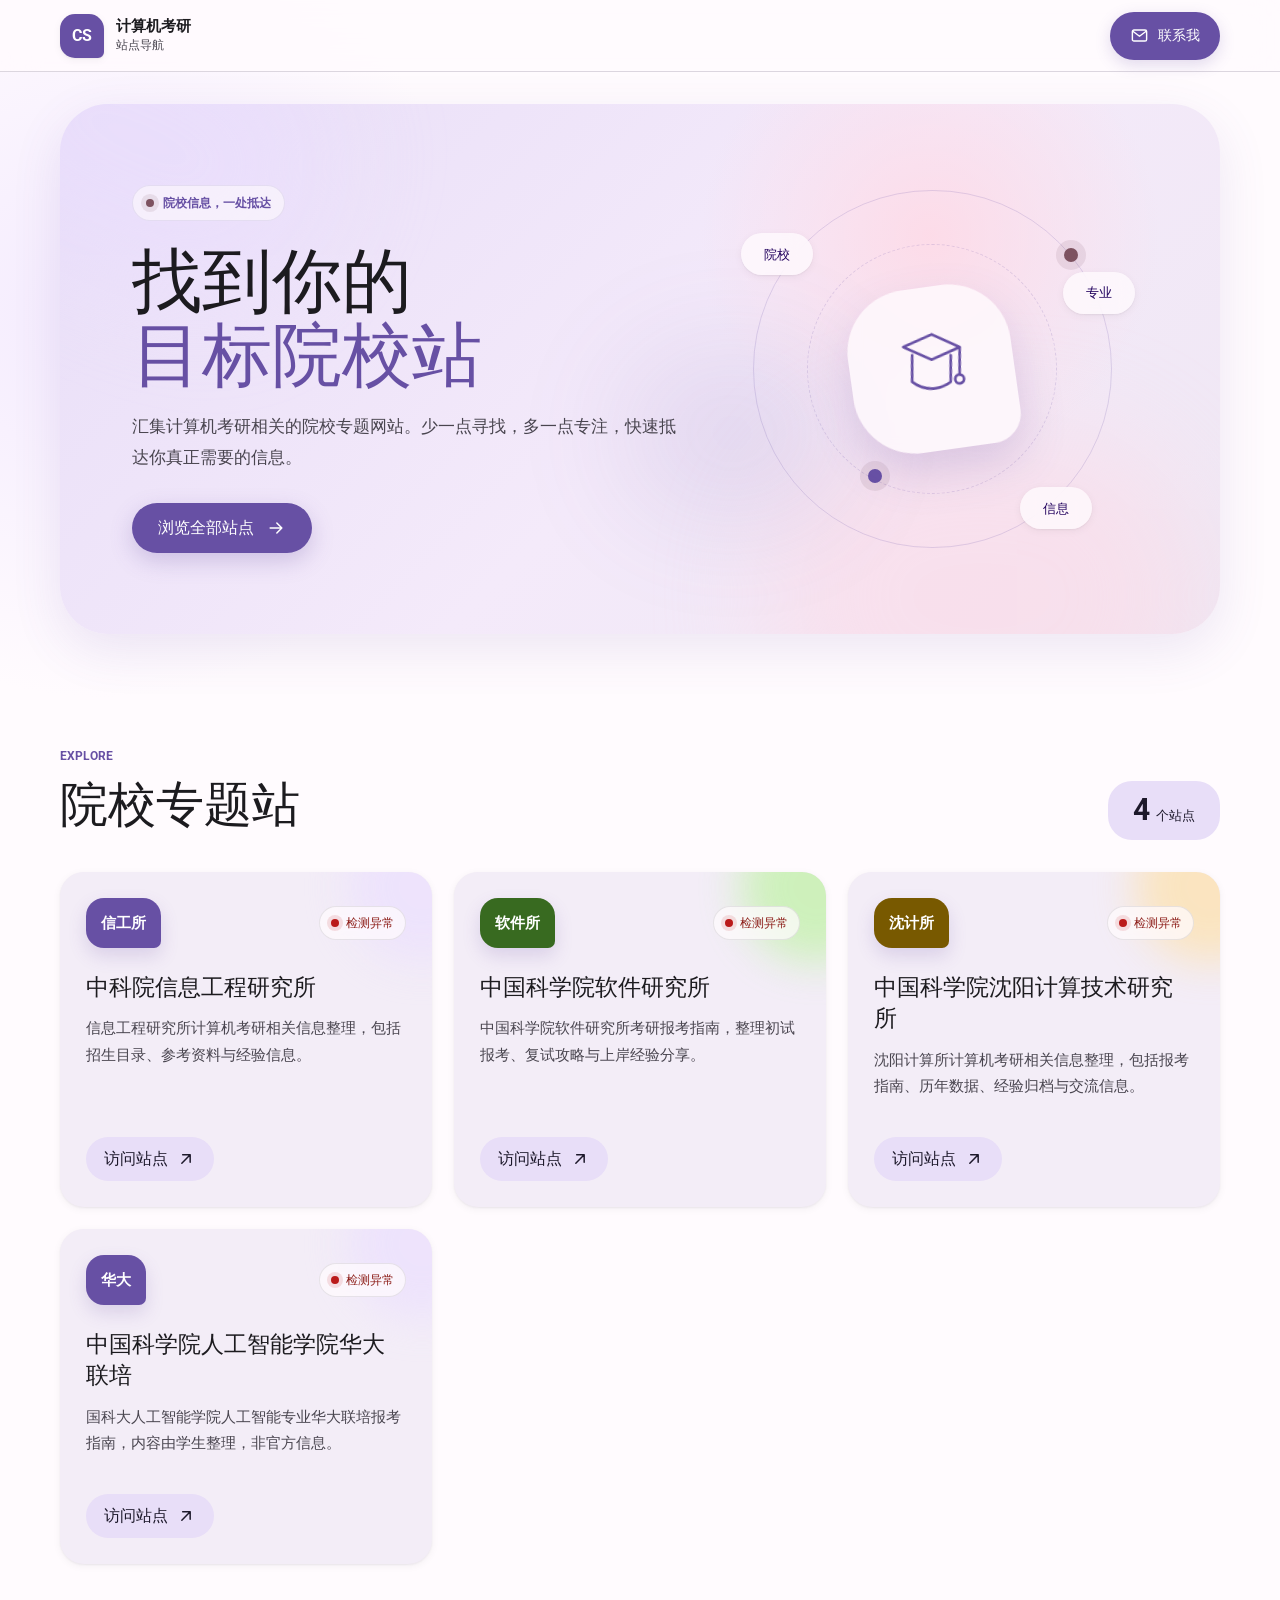
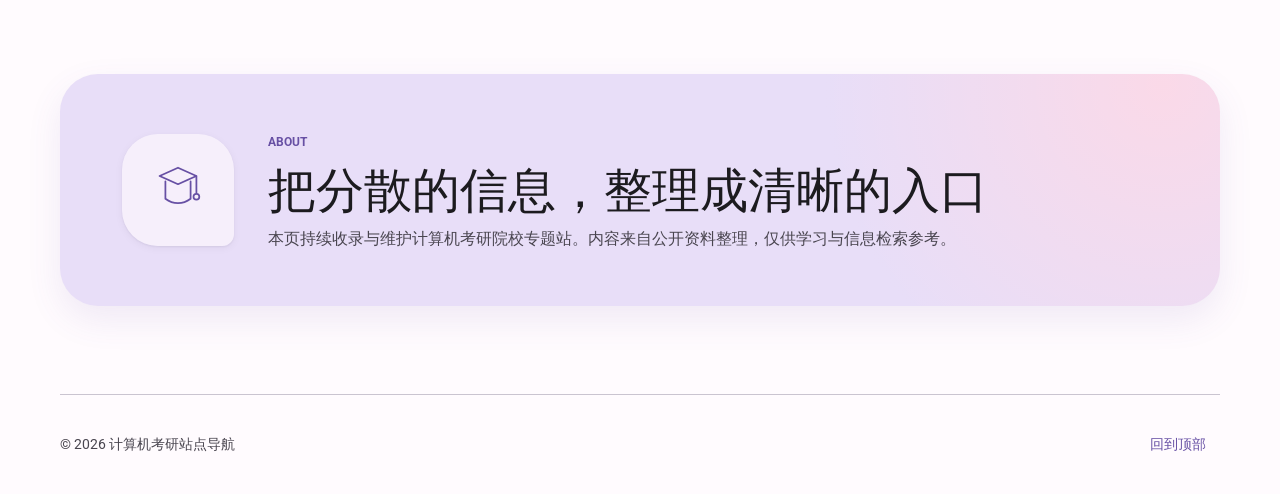
==== index.html @ 18984f5c "配置自定义域名" ====
<!doctype html>
<html lang="zh-CN">
  <head>
    <meta charset="UTF-8" />
    <meta name="viewport" content="width=device-width, initial-scale=1.0" />
    <meta
      name="description"
      content="计算机考研院校信息站点导航，集中浏览已收录的院校专题网站。"
    />
    <meta name="theme-color" content="#6750a4" />
    <title>计算机考研 · 站点导航</title>
    <link
      rel="icon"
      href="data:image/svg+xml,%3Csvg xmlns='http://www.w3.org/2000/svg' viewBox='0 0 64 64'%3E%3Crect width='64' height='64' rx='20' fill='%236750a4'/%3E%3Ctext x='32' y='41' text-anchor='middle' font-family='Arial' font-size='25' font-weight='700' fill='white'%3ECS%3C/text%3E%3C/svg%3E"
    />
    <link rel="preconnect" href="https://fonts.googleapis.com" />
    <link rel="preconnect" href="https://fonts.gstatic.com" crossorigin />
    <link
      href="https://fonts.googleapis.com/css2?family=Roboto:wght@400;500;700&display=swap"
      rel="stylesheet"
    />
    <link rel="stylesheet" href="styles.css" />
    <script src="script.js" defer></script>
  </head>
  <body>
    <a class="skip-link" href="#sites">跳到站点列表</a>

    <header class="top-app-bar">
      <a class="brand" href="#top" aria-label="返回页面顶部">
        <span class="brand-mark" aria-hidden="true">CS</span>
        <span class="brand-copy">
          <strong>计算机考研</strong>
          <span>站点导航</span>
        </span>
      </a>
      <div class="header-actions">
        <button class="contact-button" id="contact-button" type="button" data-email="cskaoyan_cn@163.com">
          <svg viewBox="0 0 24 24" aria-hidden="true">
            <rect x="3" y="5" width="18" height="14" rx="2" />
            <path d="m4 7 8 6 8-6" />
          </svg>
          联系我
        </button>
      </div>
    </header>

    <main id="top">
      <section class="hero shell" aria-labelledby="hero-title">
        <div class="ambient ambient-one" aria-hidden="true"></div>
        <div class="ambient ambient-two" aria-hidden="true"></div>
        <div class="ambient ambient-three" aria-hidden="true"></div>

        <div class="hero-copy">
          <div class="eyebrow">
            <span class="eyebrow-dot" aria-hidden="true"></span>
            院校信息，一处抵达
          </div>
          <h1 id="hero-title">找到你的<br /><span>目标院校站</span></h1>
          <p>
            汇集计算机考研相关的院校专题网站。少一点寻找，多一点专注，快速抵达你真正需要的信息。
          </p>
          <a class="primary-button" href="#sites">
            浏览全部站点
            <svg viewBox="0 0 24 24" aria-hidden="true">
              <path d="M5 12h14M13 6l6 6-6 6" />
            </svg>
          </a>
        </div>

        <div class="hero-orbit" aria-hidden="true">
          <div class="orbit-ring orbit-ring-one"></div>
          <div class="orbit-ring orbit-ring-two"></div>
          <div class="orbit-core">
            <svg viewBox="0 0 64 64">
              <path d="M13 17.5 32 9l19 8.5L32 26l-19-8.5Z" />
              <path d="M19 23v18c8 6 18 6 26 0V23" />
              <path d="M51 18v17" />
              <circle cx="51" cy="39" r="3" />
            </svg>
          </div>
          <span class="orbit-chip chip-one">院校</span>
          <span class="orbit-chip chip-two">专业</span>
          <span class="orbit-chip chip-three">信息</span>
        </div>
      </section>

      <section class="directory shell" id="sites" aria-labelledby="directory-title">
        <div class="section-heading">
          <div>
            <span class="section-kicker">EXPLORE</span>
            <h2 id="directory-title">院校专题站</h2>
          </div>
          <div class="site-count" aria-live="polite">
            <strong id="visible-count">0</strong>
            <span>个站点</span>
          </div>
        </div>

        <div class="status-panel" id="status-panel" aria-live="polite">
          <span class="loader" aria-hidden="true"></span>
          <p>正在读取站点目录…</p>
        </div>

        <div class="site-grid" id="site-grid" hidden></div>

      </section>

      <section class="about shell" aria-labelledby="about-title">
        <div class="about-symbol" aria-hidden="true">
          <svg viewBox="0 0 64 64">
            <path d="M13 17.5 32 9l19 8.5L32 26l-19-8.5Z" />
            <path d="M19 23v18c8 6 18 6 26 0V23" />
            <path d="M51 18v17" />
            <circle cx="51" cy="39" r="3" />
          </svg>
        </div>
        <div>
          <span class="section-kicker">ABOUT</span>
          <h2 id="about-title">把分散的信息，整理成清晰的入口</h2>
          <p>
            本页持续收录与维护计算机考研院校专题站。内容来自公开资料整理，仅供学习与信息检索参考。
          </p>
        </div>
      </section>
    </main>

    <footer class="footer shell">
      <p>© <span id="year"></span> 计算机考研站点导航</p>
      <a href="#top">回到顶部</a>
    </footer>

    <button class="fab" id="back-to-top" type="button" aria-label="回到顶部" title="回到顶部">
      <svg viewBox="0 0 24 24" aria-hidden="true">
        <path d="m6 14 6-6 6 6" />
      </svg>
    </button>

    <dialog class="contact-dialog" id="contact-dialog" aria-labelledby="contact-title">
      <button class="dialog-close" id="dialog-close" type="button" aria-label="关闭弹窗" title="关闭">
        <svg viewBox="0 0 24 24" aria-hidden="true">
          <path d="M6 6l12 12M18 6 6 18" />
        </svg>
      </button>
      <div class="dialog-icon" aria-hidden="true">
        <svg viewBox="0 0 24 24">
          <rect x="3" y="5" width="18" height="14" rx="2" />
          <path d="m4 7 8 6 8-6" />
        </svg>
      </div>
      <span class="section-kicker">CONTACT</span>
      <h2 id="contact-title">联系我</h2>
      <p>如果你发现站点信息有误，或者希望补充新的院校专题站，可以通过邮箱联系。</p>
      <div class="email-field">
        <span>cskaoyan_cn@163.com</span>
        <button class="copy-email-button" id="copy-email" type="button" data-email="cskaoyan_cn@163.com">
          <svg viewBox="0 0 24 24" aria-hidden="true">
            <rect x="8" y="8" width="11" height="11" rx="2" />
            <path d="M16 8V6a2 2 0 0 0-2-2H6a2 2 0 0 0-2 2v8a2 2 0 0 0 2 2h2" />
          </svg>
          <span>复制邮箱</span>
        </button>
      </div>
    </dialog>

    <template id="site-card-template">
      <article class="site-card">
        <div class="card-topline">
          <div class="site-monogram" aria-hidden="true"></div>
          <span class="site-health is-checking" title="正在检测网站连通性">
            <span class="health-dot" aria-hidden="true"></span>
            <span class="health-label">检测中</span>
          </span>
        </div>
        <div class="site-content">
          <h3></h3>
          <div class="site-description"></div>
        </div>
        <a class="site-link" target="_blank" rel="noreferrer">
          访问站点
          <svg viewBox="0 0 24 24" aria-hidden="true">
            <path d="M7 17 17 7M8 7h9v9" />
          </svg>
        </a>
      </article>
    </template>
  </body>
</html>
---- styles.css ----
:root {
  color-scheme: light;
  --md-surface: #fffbfe;
  --md-on-surface: #1c1b1f;
  --md-primary: #6750a4;
  --md-on-primary: #ffffff;
  --md-primary-container: #eaddff;
  --md-on-primary-container: #21005d;
  --md-secondary-container: #e8def8;
  --md-on-secondary-container: #1d192b;
  --md-tertiary: #7d5260;
  --md-tertiary-container: #ffd8e4;
  --md-surface-container-lowest: #fff7fc;
  --md-surface-container-low: #f7f2fa;
  --md-surface-container: #f3edf7;
  --md-surface-container-high: #ece6f0;
  --md-surface-container-highest: #e6e0e9;
  --md-outline: #79747e;
  --md-outline-variant: #cac4d0;
  --md-on-surface-variant: #49454f;
  --easing: cubic-bezier(0.2, 0, 0, 1);
  --shadow-one: 0 1px 2px rgba(28, 27, 31, 0.06), 0 2px 8px rgba(28, 27, 31, 0.05);
  --shadow-two: 0 8px 24px rgba(28, 27, 31, 0.1), 0 2px 6px rgba(28, 27, 31, 0.06);
  --shell: min(1160px, calc(100% - 40px));
}

* {
  box-sizing: border-box;
}

html {
  scroll-behavior: smooth;
}

body {
  margin: 0;
  min-width: 320px;
  background:
    radial-gradient(circle at 8% 15%, rgba(234, 221, 255, 0.55), transparent 24rem),
    var(--md-surface);
  color: var(--md-on-surface);
  font-family: "Roboto", "Noto Sans SC", "Microsoft YaHei", sans-serif;
  line-height: 1.6;
}

button,
input,
select {
  font: inherit;
}

a {
  color: inherit;
}

svg {
  display: block;
  fill: none;
  stroke: currentColor;
  stroke-linecap: round;
  stroke-linejoin: round;
  stroke-width: 1.8;
}

.shell {
  width: var(--shell);
  margin-inline: auto;
}

.skip-link {
  position: fixed;
  top: 12px;
  left: 12px;
  z-index: 100;
  padding: 10px 16px;
  border-radius: 999px;
  background: var(--md-primary);
  color: var(--md-on-primary);
  text-decoration: none;
  transform: translateY(-160%);
  transition: transform 200ms var(--easing);
}

.skip-link:focus {
  transform: translateY(0);
}

.top-app-bar {
  position: sticky;
  top: 0;
  z-index: 50;
  display: flex;
  align-items: center;
  justify-content: space-between;
  min-height: 72px;
  padding: 10px max(20px, calc((100vw - 1160px) / 2));
  border-bottom: 1px solid rgba(202, 196, 208, 0.65);
  background: rgba(255, 251, 254, 0.82);
  backdrop-filter: blur(18px);
}

.brand {
  display: inline-flex;
  align-items: center;
  gap: 12px;
  text-decoration: none;
  border-radius: 16px;
}

.brand-mark {
  display: grid;
  width: 44px;
  height: 44px;
  place-items: center;
  border-radius: 15px 15px 6px 15px;
  background: var(--md-primary);
  color: var(--md-on-primary);
  font-weight: 700;
  letter-spacing: 0;
  box-shadow: var(--shadow-one);
}

.brand-copy {
  display: grid;
  line-height: 1.15;
}

.brand-copy strong {
  font-size: 0.95rem;
  font-weight: 700;
}

.brand-copy span {
  margin-top: 4px;
  color: var(--md-on-surface-variant);
  font-size: 0.75rem;
}

.header-actions {
  display: flex;
  align-items: center;
  gap: 10px;
}

.fab {
  display: grid;
  width: 48px;
  height: 48px;
  padding: 0;
  place-items: center;
  border: 0;
  border-radius: 18px;
  background: var(--md-surface-container);
  color: var(--md-on-surface-variant);
  cursor: pointer;
  text-decoration: none;
  transition: transform 200ms var(--easing), box-shadow 300ms var(--easing), background 200ms;
}

.fab svg {
  width: 23px;
  height: 23px;
}

.fab:hover {
  background: var(--md-secondary-container);
  box-shadow: var(--shadow-two);
}

.fab:active,
.primary-button:active,
.contact-button:active,
.site-link:active {
  transform: scale(0.95);
}

.contact-button {
  display: inline-flex;
  min-height: 48px;
  padding: 0 20px;
  align-items: center;
  gap: 9px;
  border: 0;
  border-radius: 999px;
  background: var(--md-primary);
  color: var(--md-on-primary);
  font-size: 0.9rem;
  font-weight: 500;
  cursor: pointer;
  box-shadow: 0 5px 16px rgba(103, 80, 164, 0.2);
  transition: transform 200ms var(--easing), box-shadow 300ms var(--easing), opacity 200ms;
}

.contact-button svg {
  width: 19px;
  height: 19px;
}

.contact-button:hover {
  opacity: 0.9;
  box-shadow: 0 9px 24px rgba(103, 80, 164, 0.28);
}

:focus-visible {
  outline: 2px solid var(--md-primary);
  outline-offset: 3px;
}

.hero {
  position: relative;
  isolation: isolate;
  display: grid;
  min-height: 530px;
  margin-top: 32px;
  padding: 68px 72px;
  grid-template-columns: 1.15fr 0.85fr;
  align-items: center;
  overflow: hidden;
  border-radius: 48px;
  background:
    radial-gradient(circle at 75% 25%, rgba(255, 216, 228, 0.8), transparent 24%),
    linear-gradient(135deg, var(--md-secondary-container), #f4eafa 54%, #efe7f3);
  box-shadow: 0 16px 50px rgba(103, 80, 164, 0.12);
}

.ambient {
  position: absolute;
  z-index: -1;
  border-radius: 999px;
  filter: blur(55px);
  opacity: 0.5;
}

.ambient-one {
  top: -18%;
  left: -10%;
  width: 390px;
  height: 260px;
  background: var(--md-primary-container);
  transform: rotate(24deg);
}

.ambient-two {
  right: 2%;
  bottom: -24%;
  width: 430px;
  height: 330px;
  background: var(--md-tertiary-container);
}

.ambient-three {
  top: 45%;
  left: 48%;
  width: 230px;
  height: 180px;
  background: rgba(103, 80, 164, 0.22);
}

.hero-copy {
  position: relative;
  z-index: 2;
  max-width: 620px;
}

.eyebrow,
.section-kicker {
  color: var(--md-primary);
  font-size: 0.78rem;
  font-weight: 700;
  letter-spacing: 0;
  text-transform: uppercase;
}

.eyebrow {
  display: inline-flex;
  align-items: center;
  gap: 9px;
  padding: 8px 14px;
  border-radius: 999px;
  background: rgba(255, 251, 254, 0.58);
  box-shadow: inset 0 0 0 1px rgba(103, 80, 164, 0.12);
}

.eyebrow-dot {
  width: 8px;
  height: 8px;
  border-radius: 50%;
  background: var(--md-tertiary);
  box-shadow: 0 0 0 5px rgba(125, 82, 96, 0.12);
}

.hero h1 {
  margin: 24px 0 18px;
  font-size: clamp(2.8rem, 5.5vw, 4.7rem);
  font-weight: 500;
  line-height: 1.05;
  letter-spacing: 0;
}

.hero h1 span {
  color: var(--md-primary);
}

.hero-copy > p {
  max-width: 560px;
  margin: 0 0 30px;
  color: var(--md-on-surface-variant);
  font-size: 1.08rem;
  line-height: 1.8;
}

.primary-button,
.site-link {
  border: 0;
  border-radius: 999px;
  cursor: pointer;
  font-weight: 500;
  text-decoration: none;
  transition: transform 200ms var(--easing), box-shadow 300ms var(--easing), background 200ms;
}

.primary-button {
  display: inline-flex;
  min-height: 50px;
  padding: 0 26px;
  align-items: center;
  gap: 12px;
  background: var(--md-primary);
  color: var(--md-on-primary);
  box-shadow: 0 8px 22px rgba(103, 80, 164, 0.25);
}

.primary-button::before,
.site-link::before {
  position: absolute;
  inset: 0;
  border-radius: inherit;
  background: currentColor;
  content: "";
  opacity: 0;
  pointer-events: none;
  transition: opacity 200ms var(--easing);
}

.primary-button {
  position: relative;
}

.primary-button:hover::before,
.site-link:hover::before {
  opacity: 0.1;
}

.primary-button:hover {
  box-shadow: 0 12px 30px rgba(103, 80, 164, 0.3);
}

.primary-button svg,
.site-link svg {
  width: 20px;
  height: 20px;
}

.hero-orbit {
  position: relative;
  width: min(390px, 100%);
  aspect-ratio: 1;
  justify-self: center;
}

.orbit-ring {
  position: absolute;
  border: 1px solid rgba(103, 80, 164, 0.18);
  border-radius: 50%;
}

.orbit-ring::after {
  position: absolute;
  width: 14px;
  height: 14px;
  border-radius: 50%;
  background: var(--md-tertiary);
  box-shadow: 0 0 0 8px rgba(125, 82, 96, 0.12);
  content: "";
}

.orbit-ring-one {
  inset: 4%;
  animation: spin 18s linear infinite;
}

.orbit-ring-one::after {
  top: 16%;
  right: 9%;
}

.orbit-ring-two {
  inset: 18%;
  border-style: dashed;
  animation: spin 14s linear infinite reverse;
}

.orbit-ring-two::after {
  bottom: 4%;
  left: 24%;
  background: var(--md-primary);
}

.orbit-core {
  position: absolute;
  inset: 29%;
  display: grid;
  place-items: center;
  border-radius: 38% 38% 18% 38%;
  background: rgba(255, 251, 254, 0.78);
  color: var(--md-primary);
  box-shadow: 0 20px 45px rgba(103, 80, 164, 0.2);
  backdrop-filter: blur(10px);
  transform: rotate(-8deg);
}

.orbit-core svg {
  width: 58%;
  transform: rotate(8deg);
}

.orbit-chip {
  position: absolute;
  display: grid;
  min-width: 72px;
  min-height: 42px;
  padding: 8px 16px;
  place-items: center;
  border-radius: 999px;
  background: rgba(255, 251, 254, 0.76);
  color: var(--md-on-primary-container);
  font-size: 0.82rem;
  font-weight: 500;
  box-shadow: var(--shadow-one);
  backdrop-filter: blur(10px);
}

.chip-one {
  top: 15%;
  left: 1%;
}

.chip-two {
  top: 25%;
  right: -2%;
}

.chip-three {
  right: 9%;
  bottom: 9%;
}

@keyframes spin {
  to {
    transform: rotate(360deg);
  }
}

.directory {
  padding-block: 108px 72px;
}

.section-heading {
  display: flex;
  align-items: end;
  justify-content: space-between;
  gap: 24px;
}

.section-heading h2,
.about h2 {
  margin: 8px 0 6px;
  font-size: clamp(2rem, 4vw, 3rem);
  font-weight: 500;
  line-height: 1.22;
  letter-spacing: 0;
}

.section-heading p,
.about p {
  margin: 0;
  color: var(--md-on-surface-variant);
}

.site-count {
  display: flex;
  min-width: 112px;
  padding: 14px 20px;
  align-items: baseline;
  justify-content: center;
  gap: 6px;
  border-radius: 24px;
  background: var(--md-secondary-container);
  color: var(--md-on-secondary-container);
}

.site-count strong {
  font-size: 1.9rem;
  line-height: 1;
}

.site-count span {
  font-size: 0.8rem;
}

.status-panel {
  display: grid;
  min-height: 260px;
  margin-top: 32px;
  padding: 48px 24px;
  place-items: center;
  align-content: center;
  border-radius: 32px;
  background: var(--md-surface-container-low);
  color: var(--md-on-surface-variant);
  text-align: center;
}

.status-panel p {
  margin: 18px 0 0;
}

.loader {
  width: 38px;
  height: 38px;
  border: 4px solid var(--md-secondary-container);
  border-top-color: var(--md-primary);
  border-radius: 50%;
  animation: spin 800ms linear infinite;
}

.site-grid {
  display: grid;
  margin-top: 32px;
  grid-template-columns: repeat(3, minmax(0, 1fr));
  gap: 22px;
}

.site-card {
  position: relative;
  display: flex;
  min-height: 335px;
  padding: 26px;
  flex-direction: column;
  overflow: hidden;
  border-radius: 24px;
  background: var(--md-surface-container);
  box-shadow: var(--shadow-one);
  transition: transform 300ms var(--easing), box-shadow 300ms var(--easing), background 300ms;
}

.site-card::after {
  position: absolute;
  top: -60px;
  right: -65px;
  width: 150px;
  height: 150px;
  border-radius: 50%;
  background: var(--card-aura, var(--md-secondary-container));
  content: "";
  filter: blur(20px);
  opacity: 0.62;
  transition: opacity 300ms var(--easing), transform 300ms var(--easing);
}

.site-card:hover {
  background: var(--md-surface-container-low);
  box-shadow: var(--shadow-two);
  transform: translateY(-5px) scale(1.01);
}

.site-card:hover::after {
  opacity: 0.92;
  transform: scale(1.16);
}

.card-topline {
  position: relative;
  z-index: 1;
  display: flex;
  align-items: center;
  justify-content: space-between;
  gap: 12px;
}

.site-monogram {
  display: inline-flex;
  min-width: 54px;
  min-height: 50px;
  max-width: min(68%, 190px);
  padding: 10px 15px;
  align-items: center;
  justify-content: center;
  border-radius: 18px 18px 7px 18px;
  background: var(--card-color, var(--md-primary));
  color: var(--md-on-primary);
  font-size: 0.95rem;
  font-weight: 700;
  line-height: 1.25;
  overflow-wrap: anywhere;
  text-align: center;
  box-shadow: 0 8px 18px rgba(103, 80, 164, 0.18);
}

.site-health {
  display: inline-flex;
  min-height: 34px;
  padding: 0 12px;
  align-items: center;
  gap: 7px;
  border-radius: 999px;
  background: rgba(255, 251, 254, 0.72);
  color: var(--md-on-surface-variant);
  font-size: 0.72rem;
  font-weight: 500;
  white-space: nowrap;
  box-shadow: inset 0 0 0 1px rgba(121, 116, 126, 0.16);
  backdrop-filter: blur(8px);
}

.health-dot {
  width: 8px;
  height: 8px;
  border-radius: 50%;
  background: #79747e;
  box-shadow: 0 0 0 4px rgba(121, 116, 126, 0.1);
}

.site-health.is-checking .health-dot {
  animation: health-pulse 1.2s var(--easing) infinite;
}

.site-health.is-online {
  color: #1d5e25;
}

.site-health.is-online .health-dot {
  background: #2e7d32;
  box-shadow: 0 0 0 4px rgba(46, 125, 50, 0.12);
}

.site-health.is-offline {
  color: #8c1d18;
}

.site-health.is-offline .health-dot {
  background: #ba1a1a;
  box-shadow: 0 0 0 4px rgba(186, 26, 26, 0.12);
}

@keyframes health-pulse {
  50% {
    opacity: 0.45;
    transform: scale(0.78);
  }
}

.site-content {
  position: relative;
  z-index: 1;
  margin-top: 24px;
}

.site-content h3 {
  margin: 0 0 12px;
  font-size: 1.45rem;
  font-weight: 500;
  line-height: 1.35;
  overflow-wrap: anywhere;
}

.site-description {
  display: -webkit-box;
  overflow: hidden;
  color: var(--md-on-surface-variant);
  font-size: 0.94rem;
  line-height: 1.75;
  -webkit-box-orient: vertical;
  -webkit-line-clamp: 4;
}

.site-description p {
  margin: 0 0 8px;
}

.site-description p:last-child {
  margin-bottom: 0;
}

.site-link {
  position: relative;
  z-index: 1;
  display: inline-flex;
  min-height: 44px;
  margin-top: auto;
  padding: 0 18px;
  align-self: flex-start;
  align-items: center;
  gap: 8px;
  background: var(--md-secondary-container);
  color: var(--md-on-secondary-container);
}

.empty-icon {
  display: grid;
  width: 68px;
  height: 68px;
  place-items: center;
  border-radius: 24px;
  background: var(--md-secondary-container);
  color: var(--md-primary);
}

.empty-icon svg {
  width: 30px;
}

.about {
  position: relative;
  display: grid;
  margin-top: 38px;
  margin-bottom: 88px;
  padding: 54px 62px;
  grid-template-columns: auto 1fr;
  align-items: center;
  gap: 34px;
  overflow: hidden;
  border-radius: 38px;
  background:
    radial-gradient(circle at 95% 5%, rgba(255, 216, 228, 0.8), transparent 30%),
    var(--md-secondary-container);
  box-shadow: 0 14px 34px rgba(103, 80, 164, 0.1);
}

.about-symbol {
  display: grid;
  width: 112px;
  height: 112px;
  place-items: center;
  border-radius: 36px 36px 12px 36px;
  background: rgba(255, 251, 254, 0.62);
  color: var(--md-primary);
  box-shadow: var(--shadow-one);
}

.about-symbol svg {
  width: 62px;
}

.about p {
  max-width: 720px;
  font-size: 1rem;
}

.footer {
  display: flex;
  min-height: 100px;
  align-items: center;
  justify-content: space-between;
  border-top: 1px solid var(--md-outline-variant);
  color: var(--md-on-surface-variant);
  font-size: 0.85rem;
}

.footer a {
  padding: 10px 14px;
  border-radius: 999px;
  color: var(--md-primary);
  font-weight: 500;
  text-decoration: none;
}

.footer a:hover {
  background: rgba(103, 80, 164, 0.1);
}

.fab {
  position: fixed;
  right: 24px;
  bottom: 24px;
  z-index: 40;
  width: 56px;
  height: 56px;
  background: var(--md-tertiary-container);
  color: #31111d;
  box-shadow: var(--shadow-two);
  opacity: 0;
  pointer-events: none;
  transform: translateY(16px) scale(0.94);
}

.fab.is-visible {
  opacity: 1;
  pointer-events: auto;
  transform: translateY(0) scale(1);
}

.contact-dialog {
  width: min(480px, calc(100% - 28px));
  padding: 38px;
  border: 0;
  border-radius: 28px;
  background:
    radial-gradient(circle at 100% 0, rgba(255, 216, 228, 0.8), transparent 34%),
    var(--md-surface-container-low);
  color: var(--md-on-surface);
  box-shadow: 0 24px 70px rgba(28, 27, 31, 0.24);
}

.contact-dialog[open] {
  animation: dialog-in 300ms var(--easing);
}

.contact-dialog::backdrop {
  background: rgba(28, 27, 31, 0.38);
  backdrop-filter: blur(5px);
}

.dialog-close {
  position: absolute;
  top: 16px;
  right: 16px;
  display: grid;
  width: 42px;
  height: 42px;
  padding: 0;
  place-items: center;
  border: 0;
  border-radius: 50%;
  background: transparent;
  color: var(--md-on-surface-variant);
  cursor: pointer;
}

.dialog-close:hover {
  background: rgba(103, 80, 164, 0.1);
}

.dialog-close svg {
  width: 21px;
  height: 21px;
}

.dialog-icon {
  display: grid;
  width: 64px;
  height: 64px;
  margin-bottom: 22px;
  place-items: center;
  border-radius: 22px 22px 8px 22px;
  background: var(--md-secondary-container);
  color: var(--md-primary);
}

.dialog-icon svg {
  width: 30px;
  height: 30px;
}

.contact-dialog h2 {
  margin: 6px 0 10px;
  font-size: 2rem;
  font-weight: 500;
  line-height: 1.2;
}

.contact-dialog > p {
  margin: 0 0 24px;
  color: var(--md-on-surface-variant);
}

.email-field {
  display: flex;
  min-height: 62px;
  padding: 8px 8px 8px 18px;
  align-items: center;
  justify-content: space-between;
  gap: 12px;
  border-radius: 20px;
  background: var(--md-surface-container-high);
}

.email-field > span {
  min-width: 0;
  font-weight: 500;
  overflow-wrap: anywhere;
}

.copy-email-button {
  display: inline-flex;
  min-height: 46px;
  padding: 0 17px;
  flex: 0 0 auto;
  align-items: center;
  gap: 8px;
  border: 0;
  border-radius: 999px;
  background: var(--md-primary);
  color: var(--md-on-primary);
  cursor: pointer;
  font-size: 0.84rem;
  font-weight: 500;
}

.copy-email-button svg {
  width: 18px;
  height: 18px;
}

.copy-email-button:active,
.dialog-close:active {
  transform: scale(0.95);
}

@keyframes dialog-in {
  from {
    opacity: 0;
    transform: translateY(20px) scale(0.96);
  }
}

.visually-hidden {
  position: absolute;
  width: 1px;
  height: 1px;
  padding: 0;
  margin: -1px;
  overflow: hidden;
  clip: rect(0, 0, 0, 0);
  white-space: nowrap;
  border: 0;
}

[hidden] {
  display: none !important;
}

@media (max-width: 900px) {
  .hero {
    min-height: auto;
    padding: 56px 44px;
    grid-template-columns: 1fr 0.72fr;
  }

  .hero-orbit {
    width: 300px;
  }

  .site-grid {
    grid-template-columns: repeat(2, minmax(0, 1fr));
  }
}

@media (max-width: 720px) {
  :root {
    --shell: min(100% - 24px, 1160px);
  }

  .top-app-bar {
    min-height: 64px;
    padding-inline: 14px;
  }

  .brand-mark {
    width: 40px;
    height: 40px;
  }

  .header-actions {
    gap: 6px;
  }

  .contact-button {
    min-height: 44px;
    padding-inline: 15px;
  }

  .hero {
    margin-top: 16px;
    padding: 44px 25px 32px;
    grid-template-columns: 1fr;
    border-radius: 30px;
  }

  .hero h1 {
    font-size: clamp(2.5rem, 13vw, 4rem);
  }

  .hero-copy > p {
    font-size: 1rem;
  }

  .hero-orbit {
    width: min(310px, 90vw);
    margin-top: 28px;
  }

  .directory {
    padding-block: 78px 52px;
  }

  .section-heading {
    align-items: flex-start;
  }

  .site-count {
    min-width: 88px;
    padding: 12px 14px;
    border-radius: 20px;
  }

  .site-count strong {
    font-size: 1.5rem;
  }

  .site-grid {
    grid-template-columns: 1fr;
  }

  .site-card {
    min-height: 310px;
  }

  .about {
    margin-bottom: 60px;
    padding: 36px 26px;
    grid-template-columns: 1fr;
    gap: 24px;
    border-radius: 30px;
  }

  .about-symbol {
    width: 88px;
    height: 88px;
    border-radius: 30px 30px 10px 30px;
  }

  .about-symbol svg {
    width: 48px;
  }

  .footer {
    min-height: 120px;
    flex-direction: column;
    justify-content: center;
    gap: 4px;
  }

  .fab {
    right: 16px;
    bottom: 16px;
  }

  .contact-dialog {
    padding: 32px 22px 24px;
  }

  .email-field {
    align-items: stretch;
    flex-direction: column;
  }

  .copy-email-button {
    justify-content: center;
  }
}

@media (prefers-reduced-motion: reduce) {
  html {
    scroll-behavior: auto;
  }

  *,
  *::before,
  *::after {
    scroll-behavior: auto !important;
    animation-duration: 0.01ms !important;
    animation-iteration-count: 1 !important;
    transition-duration: 0.01ms !important;
  }
}
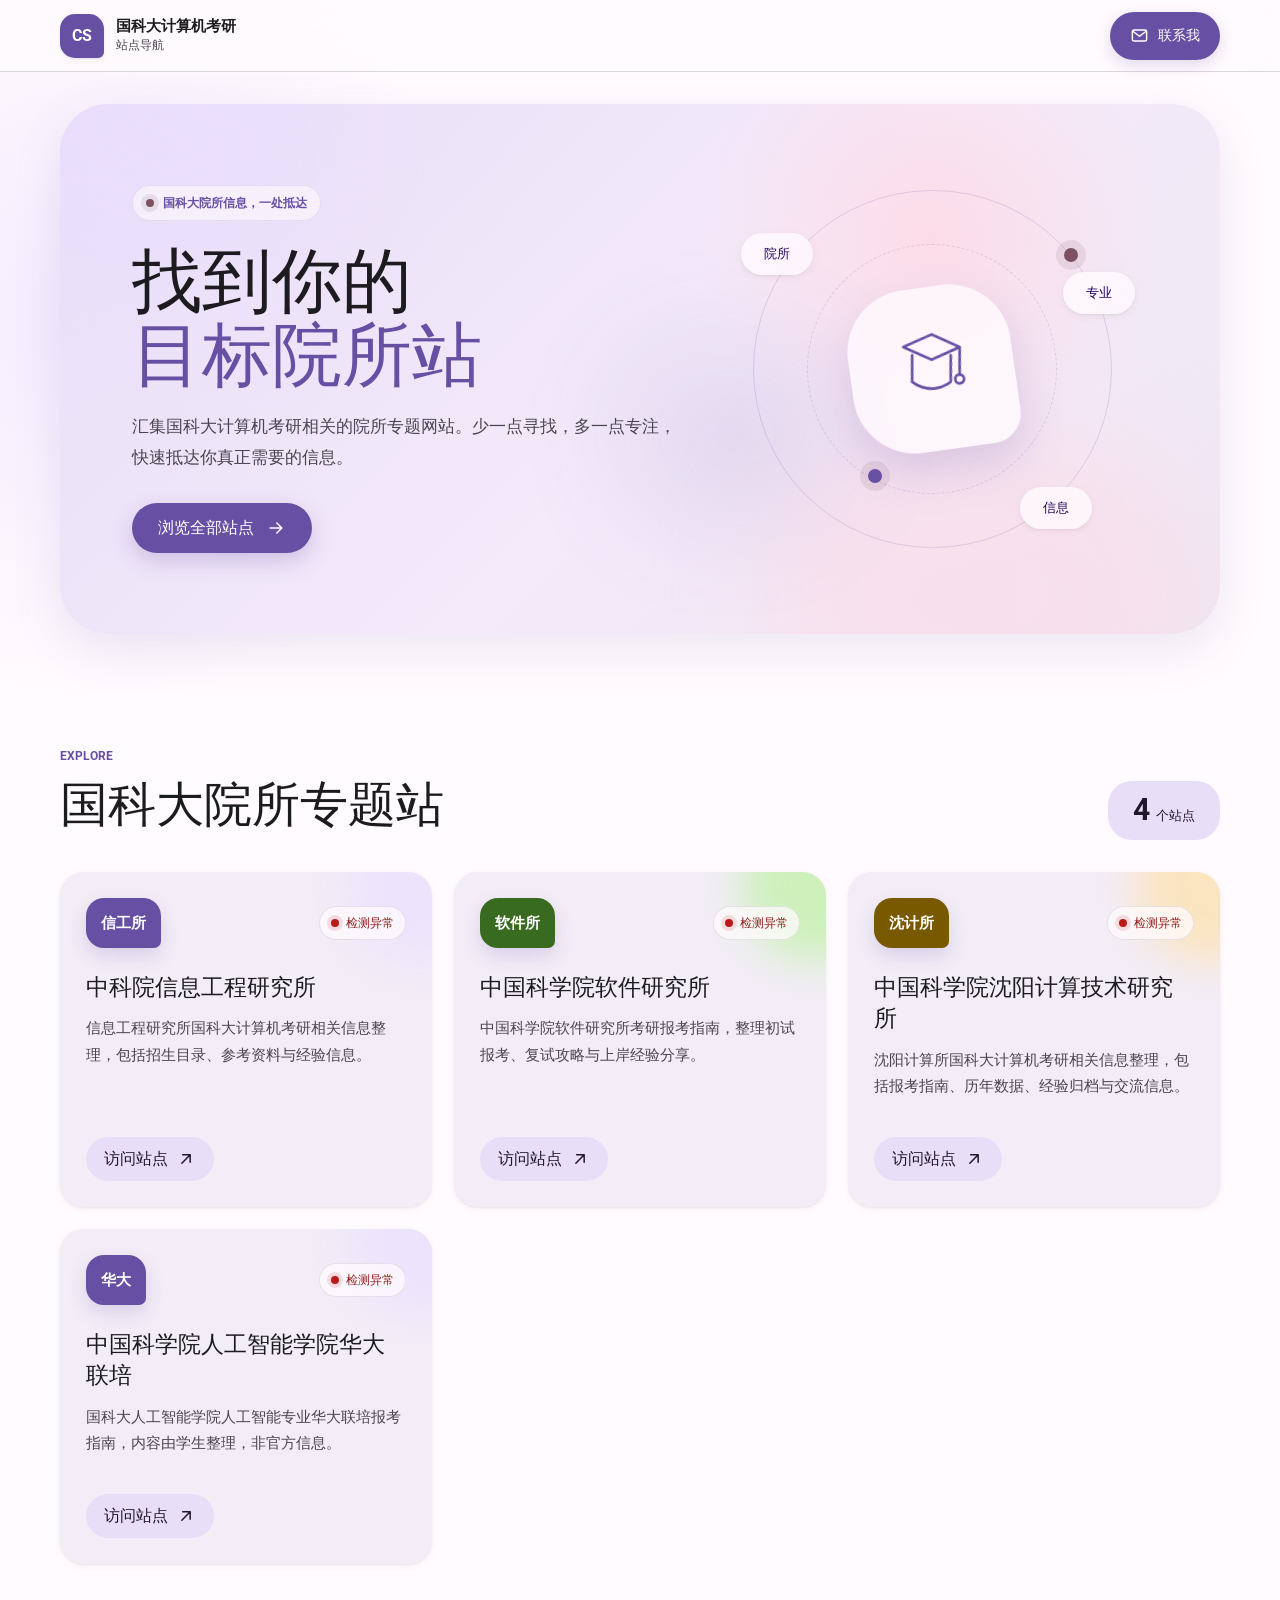
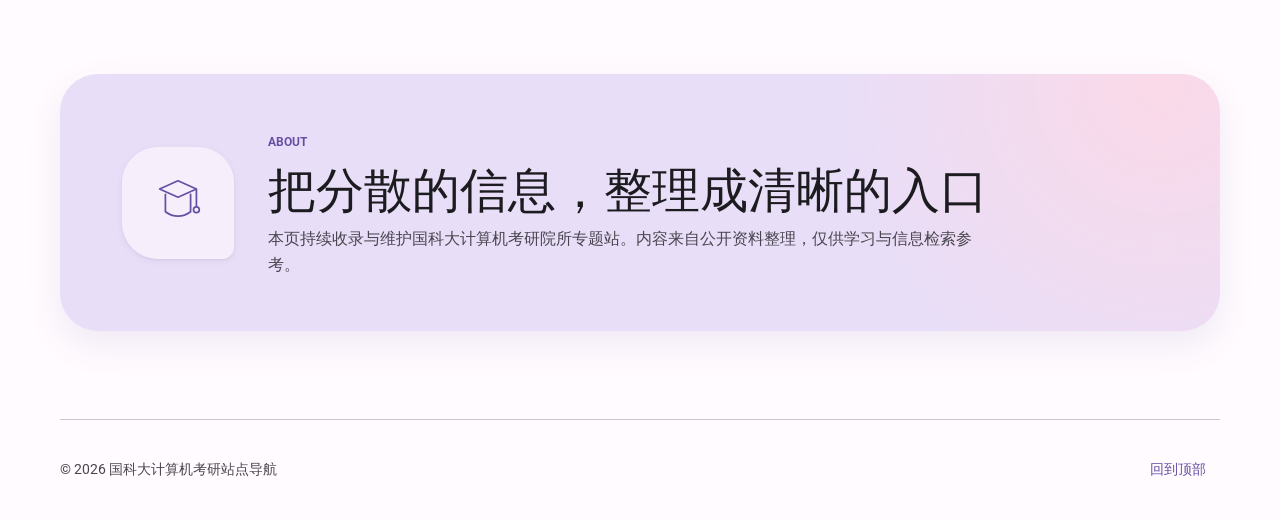
==== commit 915f34a0: "改为国科大计算机考研" ====
--- a/index.html
+++ b/index.html
@@ -5,10 +5,10 @@
     <meta name="viewport" content="width=device-width, initial-scale=1.0" />
     <meta
       name="description"
-      content="计算机考研院校信息站点导航，集中浏览已收录的院校专题网站。"
+      content="国科大计算机考研院所信息站点导航，集中浏览已收录的院所专题网站。"
     />
     <meta name="theme-color" content="#6750a4" />
-    <title>计算机考研 · 站点导航</title>
+    <title>国科大计算机考研 · 站点导航</title>
     <link
       rel="icon"
       href="data:image/svg+xml,%3Csvg xmlns='http://www.w3.org/2000/svg' viewBox='0 0 64 64'%3E%3Crect width='64' height='64' rx='20' fill='%236750a4'/%3E%3Ctext x='32' y='41' text-anchor='middle' font-family='Arial' font-size='25' font-weight='700' fill='white'%3ECS%3C/text%3E%3C/svg%3E"
@@ -29,7 +29,7 @@
       <a class="brand" href="#top" aria-label="返回页面顶部">
         <span class="brand-mark" aria-hidden="true">CS</span>
         <span class="brand-copy">
-          <strong>计算机考研</strong>
+          <strong>国科大计算机考研</strong>
           <span>站点导航</span>
         </span>
       </a>
@@ -53,11 +53,11 @@
         <div class="hero-copy">
           <div class="eyebrow">
             <span class="eyebrow-dot" aria-hidden="true"></span>
-            院校信息，一处抵达
+            国科大院所信息，一处抵达
           </div>
-          <h1 id="hero-title">找到你的<br /><span>目标院校站</span></h1>
+          <h1 id="hero-title">找到你的<br /><span>目标院所站</span></h1>
           <p>
-            汇集计算机考研相关的院校专题网站。少一点寻找，多一点专注，快速抵达你真正需要的信息。
+            汇集国科大计算机考研相关的院所专题网站。少一点寻找，多一点专注，快速抵达你真正需要的信息。
           </p>
           <a class="primary-button" href="#sites">
             浏览全部站点
@@ -78,7 +78,7 @@
               <circle cx="51" cy="39" r="3" />
             </svg>
           </div>
-          <span class="orbit-chip chip-one">院校</span>
+          <span class="orbit-chip chip-one">院所</span>
           <span class="orbit-chip chip-two">专业</span>
           <span class="orbit-chip chip-three">信息</span>
         </div>
@@ -88,7 +88,7 @@
         <div class="section-heading">
           <div>
             <span class="section-kicker">EXPLORE</span>
-            <h2 id="directory-title">院校专题站</h2>
+            <h2 id="directory-title">国科大院所专题站</h2>
           </div>
           <div class="site-count" aria-live="polite">
             <strong id="visible-count">0</strong>
@@ -118,14 +118,14 @@
           <span class="section-kicker">ABOUT</span>
           <h2 id="about-title">把分散的信息，整理成清晰的入口</h2>
           <p>
-            本页持续收录与维护计算机考研院校专题站。内容来自公开资料整理，仅供学习与信息检索参考。
+            本页持续收录与维护国科大计算机考研院所专题站。内容来自公开资料整理，仅供学习与信息检索参考。
           </p>
         </div>
       </section>
     </main>
 
     <footer class="footer shell">
-      <p>© <span id="year"></span> 计算机考研站点导航</p>
+      <p>© <span id="year"></span> 国科大计算机考研站点导航</p>
       <a href="#top">回到顶部</a>
     </footer>
 
@@ -149,7 +149,7 @@
       </div>
       <span class="section-kicker">CONTACT</span>
       <h2 id="contact-title">联系我</h2>
-      <p>如果你发现站点信息有误，或者希望补充新的院校专题站，可以通过邮箱联系。</p>
+      <p>如果你发现站点信息有误，或者希望补充新的国科大院所专题站，可以通过邮箱联系。</p>
       <div class="email-field">
         <span>cskaoyan_cn@163.com</span>
         <button class="copy-email-button" id="copy-email" type="button" data-email="cskaoyan_cn@163.com">
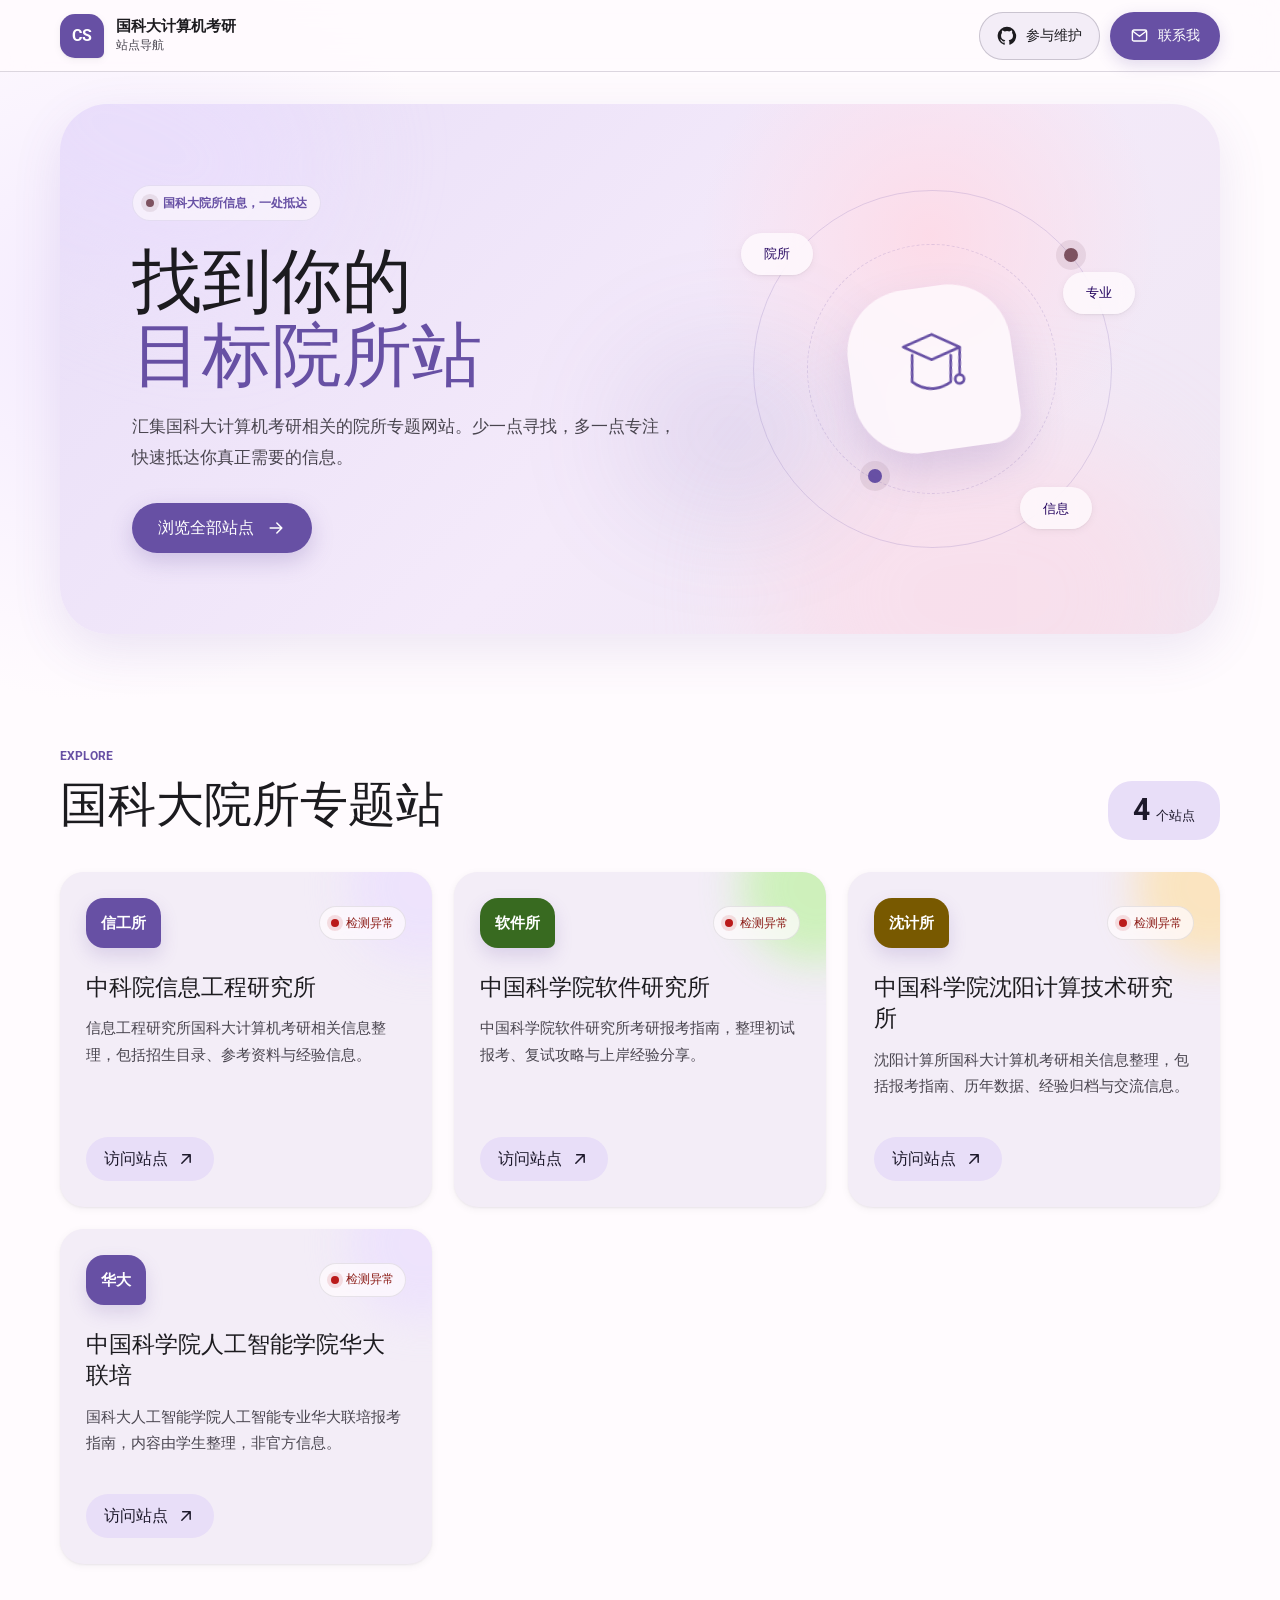
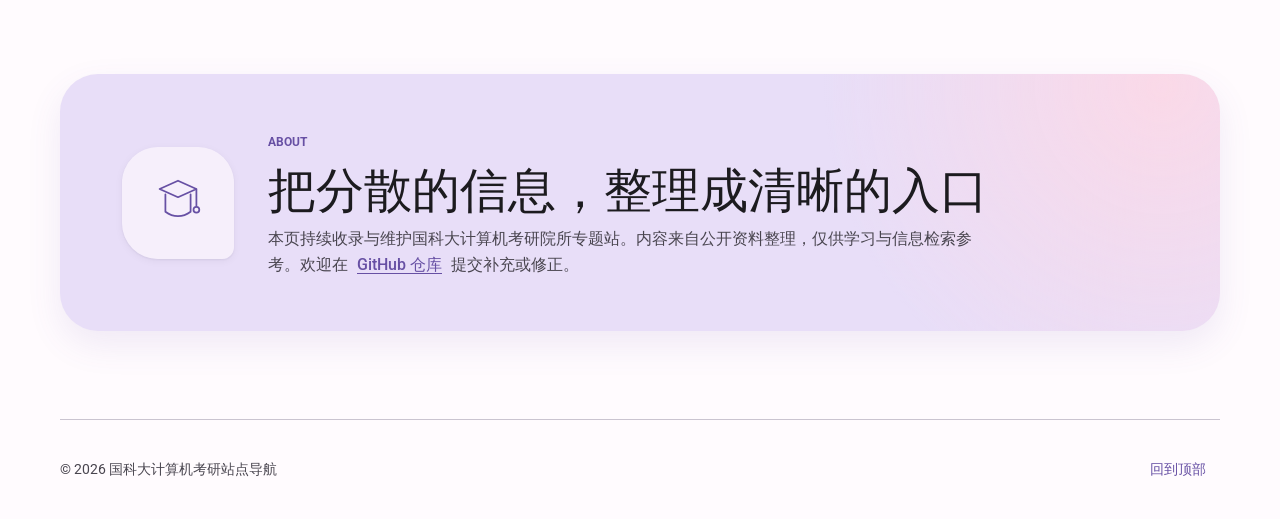
==== commit 5c62c2b8: "添加github贡献按钮" ====
--- a/index.html
+++ b/index.html
@@ -34,6 +34,19 @@
         </span>
       </a>
       <div class="header-actions">
+        <a
+          class="repository-button"
+          href="https://github.com/Wzhongkai/cskaoyan-cn"
+          target="_blank"
+          rel="noreferrer"
+          aria-label="前往 GitHub 仓库参与维护"
+        >
+          <svg viewBox="0 0 24 24" aria-hidden="true">
+            <path d="M12 .8a11.2 11.2 0 0 0-3.54 21.83c.56.1.77-.24.77-.54v-2.16c-3.13.68-3.79-1.33-3.79-1.33-.51-1.3-1.25-1.65-1.25-1.65-1.03-.7.08-.69.08-.69 1.13.08 1.73 1.16 1.73 1.16 1.01 1.73 2.65 1.23 3.29.94.1-.73.4-1.23.72-1.51-2.5-.29-5.13-1.25-5.13-5.54 0-1.23.44-2.23 1.16-3.02-.12-.28-.5-1.43.11-2.98 0 0 .95-.3 3.08 1.15a10.7 10.7 0 0 1 5.6 0c2.14-1.45 3.08-1.15 3.08-1.15.61 1.55.23 2.7.11 2.98.72.79 1.16 1.79 1.16 3.02 0 4.3-2.64 5.25-5.15 5.53.4.35.76 1.03.76 2.08v3.09c0 .3.2.65.78.54A11.2 11.2 0 0 0 12 .8Z" />
+          </svg>
+          <span class="repository-label-full">参与维护</span>
+          <span class="repository-label-short">贡献</span>
+        </a>
         <button class="contact-button" id="contact-button" type="button" data-email="cskaoyan_cn@163.com">
           <svg viewBox="0 0 24 24" aria-hidden="true">
             <rect x="3" y="5" width="18" height="14" rx="2" />
@@ -118,7 +131,9 @@
           <span class="section-kicker">ABOUT</span>
           <h2 id="about-title">把分散的信息，整理成清晰的入口</h2>
           <p>
-            本页持续收录与维护国科大计算机考研院所专题站。内容来自公开资料整理，仅供学习与信息检索参考。
+            本页持续收录与维护国科大计算机考研院所专题站。内容来自公开资料整理，仅供学习与信息检索参考。欢迎在
+            <a href="https://github.com/Wzhongkai/cskaoyan-cn" target="_blank" rel="noreferrer">GitHub 仓库</a>
+            提交补充或修正。
           </p>
         </div>
       </section>
--- a/styles.css
+++ b/styles.css
@@ -169,6 +169,7 @@
 
 .fab:active,
 .primary-button:active,
+.repository-button:active,
 .contact-button:active,
 .site-link:active {
   transform: scale(0.95);
@@ -189,6 +190,38 @@
   cursor: pointer;
   box-shadow: 0 5px 16px rgba(103, 80, 164, 0.2);
   transition: transform 200ms var(--easing), box-shadow 300ms var(--easing), opacity 200ms;
+}
+
+.repository-button {
+  display: inline-flex;
+  min-height: 48px;
+  padding: 0 18px;
+  align-items: center;
+  gap: 9px;
+  border-radius: 999px;
+  background: var(--md-surface-container);
+  color: var(--md-on-surface);
+  font-size: 0.9rem;
+  font-weight: 500;
+  text-decoration: none;
+  box-shadow: inset 0 0 0 1px var(--md-outline-variant);
+  transition: transform 200ms var(--easing), box-shadow 300ms var(--easing), background 200ms;
+}
+
+.repository-button svg {
+  width: 20px;
+  height: 20px;
+  fill: currentColor;
+  stroke: none;
+}
+
+.repository-button:hover {
+  background: var(--md-secondary-container);
+  box-shadow: var(--shadow-one);
+}
+
+.repository-label-short {
+  display: none;
 }
 
 .contact-button svg {
@@ -755,6 +788,19 @@
 .about p {
   max-width: 720px;
   font-size: 1rem;
+}
+
+.about p a {
+  padding: 2px 5px;
+  border-radius: 7px;
+  color: var(--md-primary);
+  font-weight: 500;
+  text-decoration-thickness: 1px;
+  text-underline-offset: 3px;
+}
+
+.about p a:hover {
+  background: rgba(103, 80, 164, 0.1);
 }
 
 .footer {
@@ -980,6 +1026,19 @@
     padding-inline: 15px;
   }
 
+  .repository-button {
+    min-height: 44px;
+    padding-inline: 13px;
+  }
+
+  .repository-label-full {
+    display: none;
+  }
+
+  .repository-label-short {
+    display: inline;
+  }
+
   .hero {
     margin-top: 16px;
     padding: 44px 25px 32px;
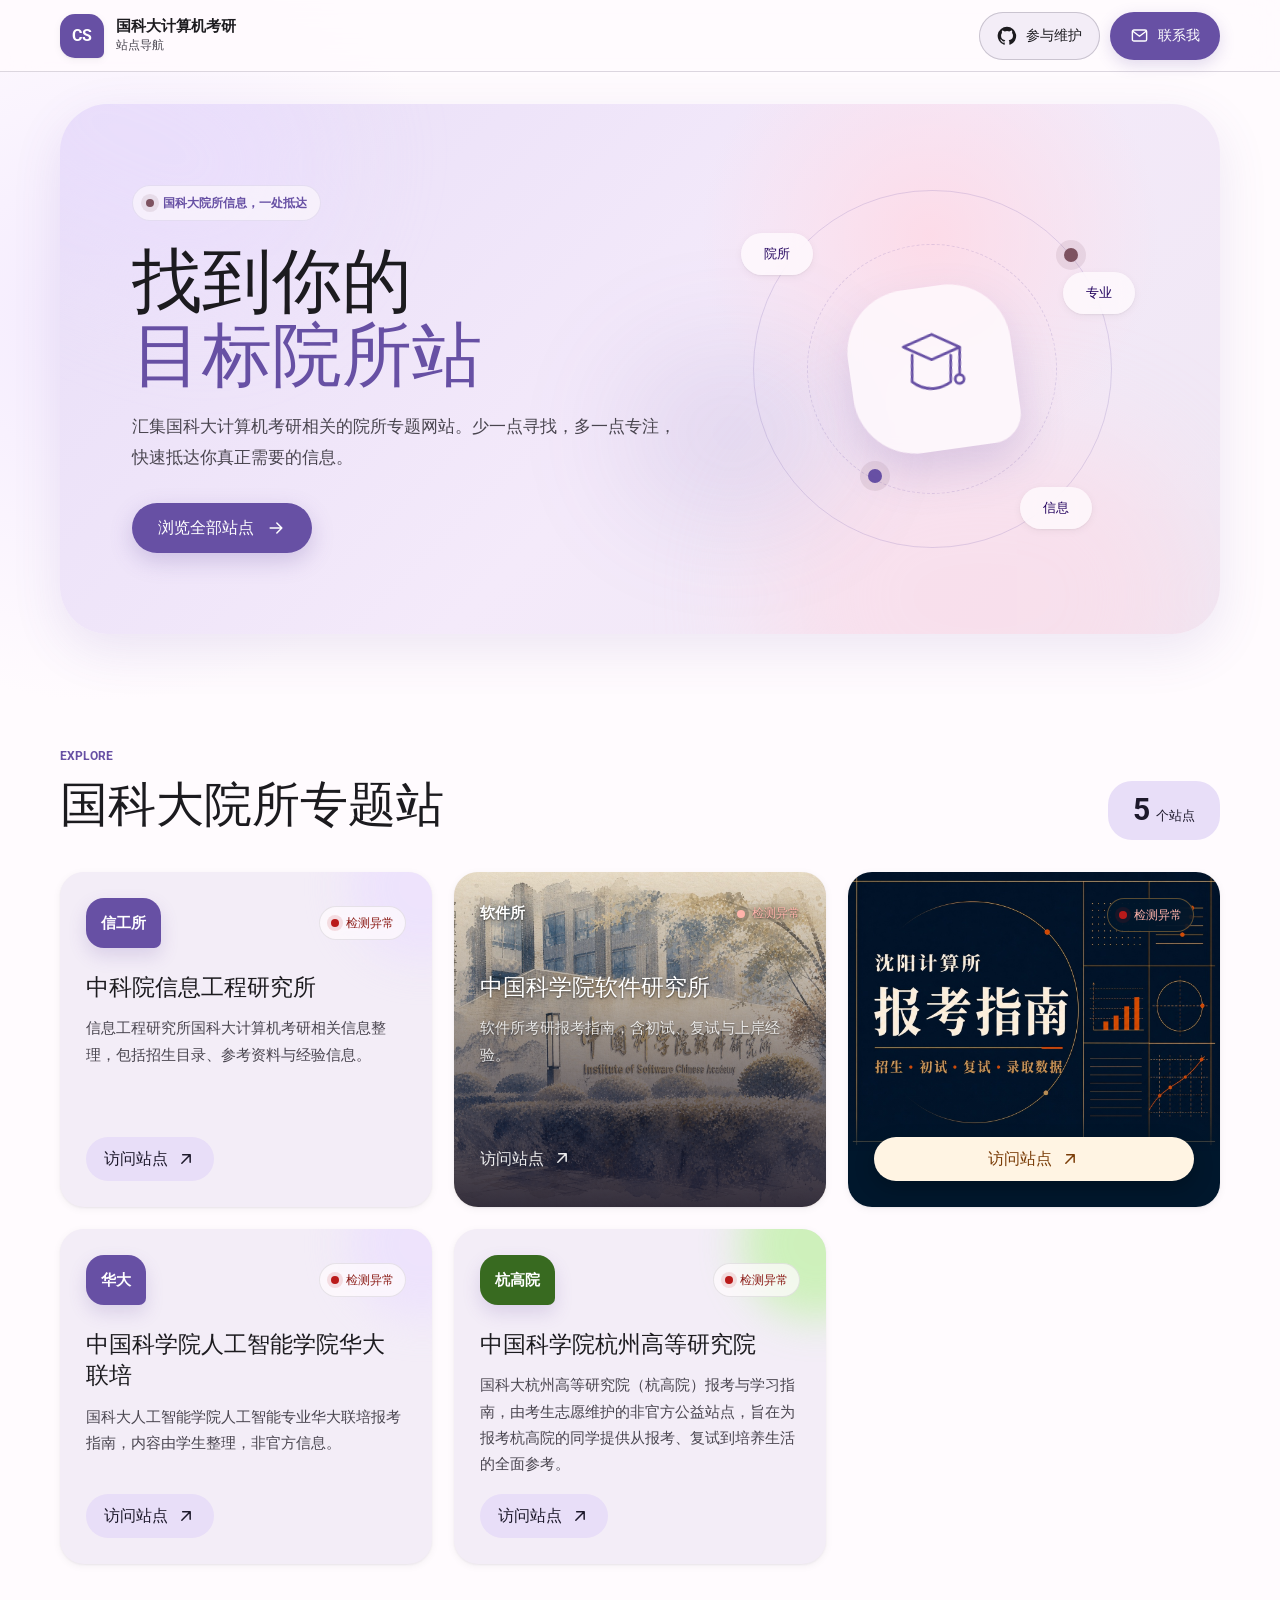
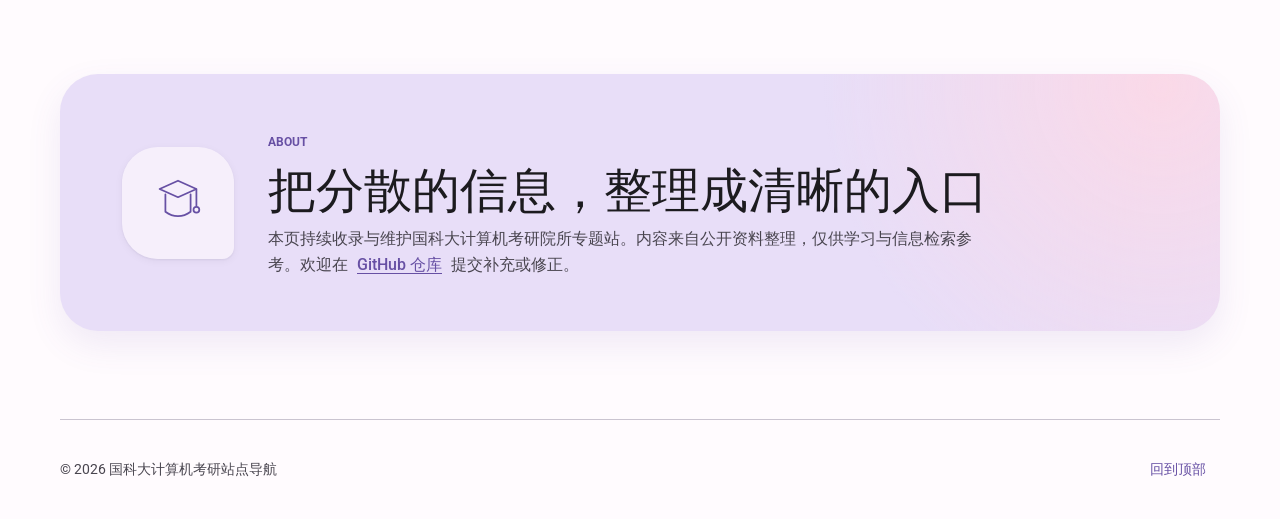
==== commit 023c22d5: "百度验证”" ====
--- a/index.html
+++ b/index.html
@@ -1,6 +1,7 @@
 <!doctype html>
 <html lang="zh-CN">
   <head>
+    <meta name="baidu-site-verification" content="codeva-CL7DATJeA9" />
     <meta charset="UTF-8" />
     <meta name="viewport" content="width=device-width, initial-scale=1.0" />
     <meta
--- a/styles.css
+++ b/styles.css
@@ -1,976 +1,769 @@
-:root {
-  color-scheme: light;
-  --md-surface: #fffbfe;
-  --md-on-surface: #1c1b1f;
-  --md-primary: #6750a4;
-  --md-on-primary: #ffffff;
-  --md-primary-container: #eaddff;
-  --md-on-primary-container: #21005d;
-  --md-secondary-container: #e8def8;
-  --md-on-secondary-container: #1d192b;
-  --md-tertiary: #7d5260;
-  --md-tertiary-container: #ffd8e4;
-  --md-surface-container-lowest: #fff7fc;
-  --md-surface-container-low: #f7f2fa;
-  --md-surface-container: #f3edf7;
-  --md-surface-container-high: #ece6f0;
-  --md-surface-container-highest: #e6e0e9;
-  --md-outline: #79747e;
-  --md-outline-variant: #cac4d0;
-  --md-on-surface-variant: #49454f;
-  --easing: cubic-bezier(0.2, 0, 0, 1);
-  --shadow-one: 0 1px 2px rgba(28, 27, 31, 0.06), 0 2px 8px rgba(28, 27, 31, 0.05);
-  --shadow-two: 0 8px 24px rgba(28, 27, 31, 0.1), 0 2px 6px rgba(28, 27, 31, 0.06);
-  --shell: min(1160px, calc(100% - 40px));
+:root {
+  color-scheme: light;
+  --md-surface: #fffbfe;
+  --md-on-surface: #1c1b1f;
+  --md-primary: #6750a4;
+  --md-on-primary: #ffffff;
+  --md-primary-container: #eaddff;
+  --md-on-primary-container: #21005d;
+  --md-secondary-container: #e8def8;
+  --md-on-secondary-container: #1d192b;
+  --md-tertiary: #7d5260;
+  --md-tertiary-container: #ffd8e4;
+  --md-surface-container-lowest: #fff7fc;
+  --md-surface-container-low: #f7f2fa;
+  --md-surface-container: #f3edf7;
+  --md-surface-container-high: #ece6f0;
+  --md-surface-container-highest: #e6e0e9;
+  --md-outline: #79747e;
+  --md-outline-variant: #cac4d0;
+  --md-on-surface-variant: #49454f;
+  --easing: cubic-bezier(0.2, 0, 0, 1);
+  --shadow-one: 0 1px 2px rgba(28, 27, 31, 0.06), 0 2px 8px rgba(28, 27, 31, 0.05);
+  --shadow-two: 0 8px 24px rgba(28, 27, 31, 0.1), 0 2px 6px rgba(28, 27, 31, 0.06);
+  --shell: min(1160px, calc(100% - 40px));
+}
+
+* {
+  box-sizing: border-box;
+}
+
+html {
+  scroll-behavior: smooth;
+}
+
+body {
+  margin: 0;
+  min-width: 320px;
+  background:
+    radial-gradient(circle at 8% 15%, rgba(234, 221, 255, 0.55), transparent 24rem),
+    var(--md-surface);
+  color: var(--md-on-surface);
+  font-family: "Roboto", "Noto Sans SC", "Microsoft YaHei", sans-serif;
+  line-height: 1.6;
+}
+
+button,
+input,
+select {
+  font: inherit;
+}
+
+a {
+  color: inherit;
+}
+
+svg {
+  display: block;
+  fill: none;
+  stroke: currentColor;
+  stroke-linecap: round;
+  stroke-linejoin: round;
+  stroke-width: 1.8;
+}
+
+.shell {
+  width: var(--shell);
+  margin-inline: auto;
+}
+
+.skip-link {
+  position: fixed;
+  top: 12px;
+  left: 12px;
+  z-index: 100;
+  padding: 10px 16px;
+  border-radius: 999px;
+  background: var(--md-primary);
+  color: var(--md-on-primary);
+  text-decoration: none;
+  transform: translateY(-160%);
+  transition: transform 200ms var(--easing);
+}
+
+.skip-link:focus {
+  transform: translateY(0);
+}
+
+.top-app-bar {
+  position: sticky;
+  top: 0;
+  z-index: 50;
+  display: flex;
+  align-items: center;
+  justify-content: space-between;
+  min-height: 72px;
+  padding: 10px max(20px, calc((100vw - 1160px) / 2));
+  border-bottom: 1px solid rgba(202, 196, 208, 0.65);
+  background: rgba(255, 251, 254, 0.82);
+  backdrop-filter: blur(18px);
+}
+
+.brand {
+  display: inline-flex;
+  align-items: center;
+  gap: 12px;
+  text-decoration: none;
+  border-radius: 16px;
+}
+
+.brand-mark {
+  display: grid;
+  width: 44px;
+  height: 44px;
+  place-items: center;
+  border-radius: 15px 15px 6px 15px;
+  background: var(--md-primary);
+  color: var(--md-on-primary);
+  font-weight: 700;
+  letter-spacing: 0;
+  box-shadow: var(--shadow-one);
+}
+
+.brand-copy {
+  display: grid;
+  line-height: 1.15;
+}
+
+.brand-copy strong {
+  font-size: 0.95rem;
+  font-weight: 700;
+}
+
+.brand-copy span {
+  margin-top: 4px;
+  color: var(--md-on-surface-variant);
+  font-size: 0.75rem;
+}
+
+.header-actions {
+  display: flex;
+  align-items: center;
+  gap: 10px;
+}
+
+.fab {
+  display: grid;
+  width: 48px;
+  height: 48px;
+  padding: 0;
+  place-items: center;
+  border: 0;
+  border-radius: 18px;
+  background: var(--md-surface-container);
+  color: var(--md-on-surface-variant);
+  cursor: pointer;
+  text-decoration: none;
+  transition: transform 200ms var(--easing), box-shadow 300ms var(--easing), background 200ms;
+}
+
+.fab svg {
+  width: 23px;
+  height: 23px;
+}
+
+.fab:hover {
+  background: var(--md-secondary-container);
+  box-shadow: var(--shadow-two);
+}
+
+.fab:active,
+.primary-button:active,
+.repository-button:active,
+.contact-button:active,
+.site-link:active {
+  transform: scale(0.95);
+}
+
+.contact-button {
+  display: inline-flex;
+  min-height: 48px;
+  padding: 0 20px;
+  align-items: center;
+  gap: 9px;
+  border: 0;
+  border-radius: 999px;
+  background: var(--md-primary);
+  color: var(--md-on-primary);
+  font-size: 0.9rem;
+  font-weight: 500;
+  cursor: pointer;
+  box-shadow: 0 5px 16px rgba(103, 80, 164, 0.2);
+  transition: transform 200ms var(--easing), box-shadow 300ms var(--easing), opacity 200ms;
+}
+
+.repository-button {
+  display: inline-flex;
+  min-height: 48px;
+  padding: 0 18px;
+  align-items: center;
+  gap: 9px;
+  border-radius: 999px;
+  background: var(--md-surface-container);
+  color: var(--md-on-surface);
+  font-size: 0.9rem;
+  font-weight: 500;
+  text-decoration: none;
+  box-shadow: inset 0 0 0 1px var(--md-outline-variant);
+  transition: transform 200ms var(--easing), box-shadow 300ms var(--easing), background 200ms;
+}
+
+.repository-button svg {
+  width: 20px;
+  height: 20px;
+  fill: currentColor;
+  stroke: none;
+}
+
+.repository-button:hover {
+  background: var(--md-secondary-container);
+  box-shadow: var(--shadow-one);
+}
+
+.repository-label-short {
+  display: none;
+}
+
+.contact-button svg {
+  width: 19px;
+  height: 19px;
+}
+
+.contact-button:hover {
+  opacity: 0.9;
+  box-shadow: 0 9px 24px rgba(103, 80, 164, 0.28);
+}
+
+:focus-visible {
+  outline: 2px solid var(--md-primary);
+  outline-offset: 3px;
+}
+
+.hero {
+  position: relative;
+  isolation: isolate;
+  display: grid;
+  min-height: 530px;
+  margin-top: 32px;
+  padding: 68px 72px;
+  grid-template-columns: 1.15fr 0.85fr;
+  align-items: center;
+  overflow: hidden;
+  border-radius: 48px;
+  background:
+    radial-gradient(circle at 75% 25%, rgba(255, 216, 228, 0.8), transparent 24%),
+    linear-gradient(135deg, var(--md-secondary-container), #f4eafa 54%, #efe7f3);
+  box-shadow: 0 16px 50px rgba(103, 80, 164, 0.12);
+}
+
+.ambient {
+  position: absolute;
+  z-index: -1;
+  border-radius: 999px;
+  filter: blur(55px);
+  opacity: 0.5;
+}
+
+.ambient-one {
+  top: -18%;
+  left: -10%;
+  width: 390px;
+  height: 260px;
+  background: var(--md-primary-container);
+  transform: rotate(24deg);
+}
+
+.ambient-two {
+  right: 2%;
+  bottom: -24%;
+  width: 430px;
+  height: 330px;
+  background: var(--md-tertiary-container);
+}
+
+.ambient-three {
+  top: 45%;
+  left: 48%;
+  width: 230px;
+  height: 180px;
+  background: rgba(103, 80, 164, 0.22);
+}
+
+.hero-copy {
+  position: relative;
+  z-index: 2;
+  max-width: 620px;
+}
+
+.eyebrow,
+.section-kicker {
+  color: var(--md-primary);
+  font-size: 0.78rem;
+  font-weight: 700;
+  letter-spacing: 0;
+  text-transform: uppercase;
+}
+
+.eyebrow {
+  display: inline-flex;
+  align-items: center;
+  gap: 9px;
+  padding: 8px 14px;
+  border-radius: 999px;
+  background: rgba(255, 251, 254, 0.58);
+  box-shadow: inset 0 0 0 1px rgba(103, 80, 164, 0.12);
+}
+
+.eyebrow-dot {
+  width: 8px;
+  height: 8px;
+  border-radius: 50%;
+  background: var(--md-tertiary);
+  box-shadow: 0 0 0 5px rgba(125, 82, 96, 0.12);
+}
+
+.hero h1 {
+  margin: 24px 0 18px;
+  font-size: clamp(2.8rem, 5.5vw, 4.7rem);
+  font-weight: 500;
+  line-height: 1.05;
+  letter-spacing: 0;
+}
+
+.hero h1 span {
+  color: var(--md-primary);
+}
+
+.hero-copy > p {
+  max-width: 560px;
+  margin: 0 0 30px;
+  color: var(--md-on-surface-variant);
+  font-size: 1.08rem;
+  line-height: 1.8;
+}
+
+.primary-button,
+.site-link {
+  border: 0;
+  border-radius: 999px;
+  cursor: pointer;
+  font-weight: 500;
+  text-decoration: none;
+  transition: transform 200ms var(--easing), box-shadow 300ms var(--easing), background 200ms;
+}
+
+.primary-button {
+  display: inline-flex;
+  min-height: 50px;
+  padding: 0 26px;
+  align-items: center;
+  gap: 12px;
+  background: var(--md-primary);
+  color: var(--md-on-primary);
+  box-shadow: 0 8px 22px rgba(103, 80, 164, 0.25);
+}
+
+.primary-button::before,
+.site-link::before {
+  position: absolute;
+  inset: 0;
+  border-radius: inherit;
+  background: currentColor;
+  content: "";
+  opacity: 0;
+  pointer-events: none;
+  transition: opacity 200ms var(--easing);
+}
+
+.primary-button {
+  position: relative;
+}
+
+.primary-button:hover::before,
+.site-link:hover::before {
+  opacity: 0.1;
+}
+
+.primary-button:hover {
+  box-shadow: 0 12px 30px rgba(103, 80, 164, 0.3);
+}
+
+.primary-button svg,
+.site-link svg {
+  width: 20px;
+  height: 20px;
+}
+
+.hero-orbit {
+  position: relative;
+  width: min(390px, 100%);
+  aspect-ratio: 1;
+  justify-self: center;
+}
+
+.orbit-ring {
+  position: absolute;
+  border: 1px solid rgba(103, 80, 164, 0.18);
+  border-radius: 50%;
+}
+
+.orbit-ring::after {
+  position: absolute;
+  width: 14px;
+  height: 14px;
+  border-radius: 50%;
+  background: var(--md-tertiary);
+  box-shadow: 0 0 0 8px rgba(125, 82, 96, 0.12);
+  content: "";
+}
+
+.orbit-ring-one {
+  inset: 4%;
+  animation: spin 18s linear infinite;
+}
+
+.orbit-ring-one::after {
+  top: 16%;
+  right: 9%;
+}
+
+.orbit-ring-two {
+  inset: 18%;
+  border-style: dashed;
+  animation: spin 14s linear infinite reverse;
+}
+
+.orbit-ring-two::after {
+  bottom: 4%;
+  left: 24%;
+  background: var(--md-primary);
+}
+
+.orbit-core {
+  position: absolute;
+  inset: 29%;
+  display: grid;
+  place-items: center;
+  border-radius: 38% 38% 18% 38%;
+  background: rgba(255, 251, 254, 0.78);
+  color: var(--md-primary);
+  box-shadow: 0 20px 45px rgba(103, 80, 164, 0.2);
+  backdrop-filter: blur(10px);
+  transform: rotate(-8deg);
+}
+
+.orbit-core svg {
+  width: 58%;
+  transform: rotate(8deg);
+}
+
+.orbit-chip {
+  position: absolute;
+  display: grid;
+  min-width: 72px;
+  min-height: 42px;
+  padding: 8px 16px;
+  place-items: center;
+  border-radius: 999px;
+  background: rgba(255, 251, 254, 0.76);
+  color: var(--md-on-primary-container);
+  font-size: 0.82rem;
+  font-weight: 500;
+  box-shadow: var(--shadow-one);
+  backdrop-filter: blur(10px);
+}
+
+.chip-one {
+  top: 15%;
+  left: 1%;
+}
+
+.chip-two {
+  top: 25%;
+  right: -2%;
+}
+
+.chip-three {
+  right: 9%;
+  bottom: 9%;
+}
+
+@keyframes spin {
+  to {
+    transform: rotate(360deg);
+  }
+}
+
+.directory {
+  padding-block: 108px 72px;
+}
+
+.section-heading {
+  display: flex;
+  align-items: end;
+  justify-content: space-between;
+  gap: 24px;
+}
+
+.section-heading h2,
+.about h2 {
+  margin: 8px 0 6px;
+  font-size: clamp(2rem, 4vw, 3rem);
+  font-weight: 500;
+  line-height: 1.22;
+  letter-spacing: 0;
+}
+
+.section-heading p,
+.about p {
+  margin: 0;
+  color: var(--md-on-surface-variant);
+}
+
+.site-count {
+  display: flex;
+  min-width: 112px;
+  padding: 14px 20px;
+  align-items: baseline;
+  justify-content: center;
+  gap: 6px;
+  border-radius: 24px;
+  background: var(--md-secondary-container);
+  color: var(--md-on-secondary-container);
+}
+
+.site-count strong {
+  font-size: 1.9rem;
+  line-height: 1;
+}
+
+.site-count span {
+  font-size: 0.8rem;
+}
+
+.status-panel {
+  display: grid;
+  min-height: 260px;
+  margin-top: 32px;
+  padding: 48px 24px;
+  place-items: center;
+  align-content: center;
+  border-radius: 32px;
+  background: var(--md-surface-container-low);
+  color: var(--md-on-surface-variant);
+  text-align: center;
+}
+
+.status-panel p {
+  margin: 18px 0 0;
+}
+
+.loader {
+  width: 38px;
+  height: 38px;
+  border: 4px solid var(--md-secondary-container);
+  border-top-color: var(--md-primary);
+  border-radius: 50%;
+  animation: spin 800ms linear infinite;
+}
+
+.site-grid {
+  display: grid;
+  margin-top: 32px;
+  grid-template-columns: repeat(3, minmax(0, 1fr));
+  gap: 22px;
+}
+
+.site-card {
+  position: relative;
+  display: flex;
+  min-height: 335px;
+  padding: 26px;
+  flex-direction: column;
+  overflow: hidden;
+  border-radius: 24px;
+  background: var(--md-surface-container);
+  box-shadow: var(--shadow-one);
+  transition: transform 300ms var(--easing), box-shadow 300ms var(--easing), background 300ms;
+}
+
+.site-card::after {
+  position: absolute;
+  top: -60px;
+  right: -65px;
+  width: 150px;
+  height: 150px;
+  border-radius: 50%;
+  background: var(--card-aura, var(--md-secondary-container));
+  content: "";
+  filter: blur(20px);
+  opacity: 0.62;
+  transition: opacity 300ms var(--easing), transform 300ms var(--easing);
+}
+
+.site-card:hover {
+  background: var(--md-surface-container-low);
+  box-shadow: var(--shadow-two);
+  transform: translateY(-5px) scale(1.01);
+}
+
+.site-card:hover::after {
+  opacity: 0.92;
+  transform: scale(1.16);
+}
+
+/* 软件所卡片：图片背景 + 深色遮罩压字（仅作用于有图片的卡片，其余卡片不受影响） */
+.site-card--cover {
+  background-color: #1b1e3a; /* 图片加载失败时的回退底色 */
+  background-image: var(--card-cover);
+  background-position: center 10%; /* 背景图向下移动，显示图偏上区域 */
+  background-size: cover;
+}
+
+.site-card--cover::before {
+  position: absolute;
+  inset: 0;
+  z-index: 0;
+  background: linear-gradient(
+    to top,
+    rgba(18, 14, 34, 0.85) 0%,
+    rgba(18, 14, 34, 0.6) 30%,
+    rgba(18, 14, 34, 0.28) 62%,
+    rgba(18, 14, 34, 0.06) 100%
+  );
+  content: "";
+  pointer-events: none;
+}
+
+.site-card--cover::after {
+  display: none; /* 关闭圆形 aura 光斑，由图片背景取代 */
+}
+
+.site-card--cover:hover {
+  /* 覆盖 .site-card:hover 的 background 简写，避免清掉背景图 */
+  background-color: #1b1e3a;
+  background-image: var(--card-cover);
+  background-position: center 10%;
+  background-size: cover;
+}
+
+.site-card--cover .site-monogram {
+  background: none;
+  color: #ffffff;
+  box-shadow: none;
+  padding: 0;
+  min-width: 0;
+  min-height: 0;
+  font-size: 0.95rem;
+  font-weight: 600;
+  text-align: left;
+  text-shadow: 0 1px 2px rgba(0, 0, 0, 0.6), 0 0 14px rgba(0, 0, 0, 0.45);
+  transform: translateY(6px); /* 徽章文字向下微移 */
+}
+
+.site-card--cover .site-content {
+  /* 补偿去按钮 monogram 的高度差，标题与简介对齐普通卡片文字位置 */
+  padding-top: 31px;
+}
+
+.site-card--cover .site-content h3 {
+  color: #ffffff;
+  text-shadow: 0 1px 2px rgba(0, 0, 0, 0.55), 0 0 10px rgba(0, 0, 0, 0.35);
+}
+
+.site-card--cover .site-description {
+  color: rgba(255, 255, 255, 0.86);
+  text-shadow: 0 1px 2px rgba(0, 0, 0, 0.5);
+}
+
+.site-card--cover .site-link {
+  background: none;
+  color: rgba(255, 255, 255, 0.92);
+  box-shadow: none;
+  border-radius: 0;
+  min-height: 0;
+  padding: 0;
+  font-weight: 500;
+  text-decoration: none;
+  transition: color 200ms var(--easing);
+  margin-bottom: 10px; /* 访问链接向上微移 */
+}
+
+.site-card--cover .site-link::before {
+  display: none; /* 去掉 hover 光晕，改为纯文字链接 */
+}
+
+.site-card--cover .site-link:hover {
+  color: #ffffff;
+  text-decoration: underline;
+  text-underline-offset: 4px;
+  text-decoration-color: rgba(255, 255, 255, 0.7);
+}
+
+.site-card--cover .site-health {
+  background: none;
+  box-shadow: none;
+  color: rgba(255, 255, 255, 0.92);
+  min-height: 0;
+  padding: 0;
+  text-shadow: 0 1px 2px rgba(0, 0, 0, 0.6), 0 0 12px rgba(0, 0, 0, 0.4);
+  transform: translateY(6px); /* 健康徽标向下微移 */
+}
+
+.site-card--cover .site-health .health-dot {
+  background: #d6d0e0;
+  box-shadow: 0 0 0 4px rgba(0, 0, 0, 0.22);
+}
+
+.site-card--cover .site-health.is-online {
+  color: #b0f0b6;
+}
+
+.site-card--cover .site-health.is-online .health-dot {
+  background: #8fe395;
+  box-shadow: 0 0 0 4px rgba(0, 0, 0, 0.22);
+}
+
+.site-card--cover .site-health.is-offline {
+  color: #ffb4ab;
+}
+
+.site-card--cover .site-health.is-offline .health-dot {
+  background: #ffb4ab;
+  box-shadow: 0 0 0 4px rgba(0, 0, 0, 0.22);
 }
 
-* {
-  box-sizing: border-box;
+/* 海报卡片：完整保留信息图，不用裁切或叠加正文干扰图片内容 */
+.site-card--poster {
+  background-color: #00172c;
+  background-image:
+    linear-gradient(to bottom, transparent 62%, rgba(0, 23, 44, 0.16) 73%, #00172c 86%),
+    var(--card-cover);
+  background-position: center, center top;
+  background-repeat: no-repeat;
+  background-size: 100% 100%, 100% auto;
 }
 
-html {
-  scroll-behavior: smooth;
-}
-
-body {
-  margin: 0;
-  min-width: 320px;
-  background:
-    radial-gradient(circle at 8% 15%, rgba(234, 221, 255, 0.55), transparent 24rem),
-    var(--md-surface);
-  color: var(--md-on-surface);
-  font-family: "Roboto", "Noto Sans SC", "Microsoft YaHei", sans-serif;
-  line-height: 1.6;
-}
-
-button,
-input,
-select {
-  font: inherit;
-}
-
-a {
-  color: inherit;
-}
-
-svg {
-  display: block;
-  fill: none;
-  stroke: currentColor;
-  stroke-linecap: round;
-  stroke-linejoin: round;
-  stroke-width: 1.8;
-}
-
-.shell {
-  width: var(--shell);
-  margin-inline: auto;
-}
-
-.skip-link {
-  position: fixed;
-  top: 12px;
-  left: 12px;
-  z-index: 100;
-  padding: 10px 16px;
-  border-radius: 999px;
-  background: var(--md-primary);
-  color: var(--md-on-primary);
-  text-decoration: none;
-  transform: translateY(-160%);
-  transition: transform 200ms var(--easing);
-}
-
-.skip-link:focus {
-  transform: translateY(0);
-}
-
-.top-app-bar {
-  position: sticky;
-  top: 0;
-  z-index: 50;
-  display: flex;
-  align-items: center;
-  justify-content: space-between;
-  min-height: 72px;
-  padding: 10px max(20px, calc((100vw - 1160px) / 2));
-  border-bottom: 1px solid rgba(202, 196, 208, 0.65);
-  background: rgba(255, 251, 254, 0.82);
-  backdrop-filter: blur(18px);
-}
-
-.brand {
-  display: inline-flex;
-  align-items: center;
-  gap: 12px;
-  text-decoration: none;
-  border-radius: 16px;
-}
-
-.brand-mark {
-  display: grid;
-  width: 44px;
-  height: 44px;
-  place-items: center;
-  border-radius: 15px 15px 6px 15px;
-  background: var(--md-primary);
-  color: var(--md-on-primary);
-  font-weight: 700;
-  letter-spacing: 0;
-  box-shadow: var(--shadow-one);
-}
-
-.brand-copy {
-  display: grid;
-  line-height: 1.15;
-}
-
-.brand-copy strong {
-  font-size: 0.95rem;
-  font-weight: 700;
-}
-
-.brand-copy span {
-  margin-top: 4px;
-  color: var(--md-on-surface-variant);
-  font-size: 0.75rem;
-}
-
-.header-actions {
-  display: flex;
-  align-items: center;
-  gap: 10px;
-}
-
-.fab {
-  display: grid;
-  width: 48px;
-  height: 48px;
-  padding: 0;
-  place-items: center;
-  border: 0;
-  border-radius: 18px;
-  background: var(--md-surface-container);
-  color: var(--md-on-surface-variant);
-  cursor: pointer;
-  text-decoration: none;
-  transition: transform 200ms var(--easing), box-shadow 300ms var(--easing), background 200ms;
-}
-
-.fab svg {
-  width: 23px;
-  height: 23px;
-}
-
-.fab:hover {
-  background: var(--md-secondary-container);
-  box-shadow: var(--shadow-two);
-}
-
-.fab:active,
-.primary-button:active,
-.repository-button:active,
-.contact-button:active,
-.site-link:active {
-  transform: scale(0.95);
-}
-
-.contact-button {
-  display: inline-flex;
-  min-height: 48px;
-  padding: 0 20px;
-  align-items: center;
-  gap: 9px;
-  border: 0;
-  border-radius: 999px;
-  background: var(--md-primary);
-  color: var(--md-on-primary);
-  font-size: 0.9rem;
-  font-weight: 500;
-  cursor: pointer;
-  box-shadow: 0 5px 16px rgba(103, 80, 164, 0.2);
-  transition: transform 200ms var(--easing), box-shadow 300ms var(--easing), opacity 200ms;
-}
-
-.repository-button {
-  display: inline-flex;
-  min-height: 48px;
-  padding: 0 18px;
-  align-items: center;
-  gap: 9px;
-  border-radius: 999px;
-  background: var(--md-surface-container);
-  color: var(--md-on-surface);
-  font-size: 0.9rem;
-  font-weight: 500;
-  text-decoration: none;
-  box-shadow: inset 0 0 0 1px var(--md-outline-variant);
-  transition: transform 200ms var(--easing), box-shadow 300ms var(--easing), background 200ms;
-}
-
-.repository-button svg {
-  width: 20px;
-  height: 20px;
-  fill: currentColor;
-  stroke: none;
-}
-
-.repository-button:hover {
-  background: var(--md-secondary-container);
-  box-shadow: var(--shadow-one);
-}
-
-.repository-label-short {
+.site-card--poster::after {
   display: none;
 }
 
-.contact-button svg {
-  width: 19px;
-  height: 19px;
+.site-card--poster:hover {
+  background-color: #00172c;
+  background-image:
+    linear-gradient(to bottom, transparent 62%, rgba(0, 23, 44, 0.16) 73%, #00172c 86%),
+    var(--card-cover);
+  background-position: center, center top;
+  background-repeat: no-repeat;
+  background-size: 100% 100%, 100% auto;
 }
 
-.contact-button:hover {
-  opacity: 0.9;
-  box-shadow: 0 9px 24px rgba(103, 80, 164, 0.28);
+.site-card--poster .card-topline {
+  justify-content: flex-end;
 }
 
-:focus-visible {
-  outline: 2px solid var(--md-primary);
-  outline-offset: 3px;
-}
-
-.hero {
-  position: relative;
-  isolation: isolate;
-  display: grid;
-  min-height: 530px;
-  margin-top: 32px;
-  padding: 68px 72px;
-  grid-template-columns: 1.15fr 0.85fr;
-  align-items: center;
-  overflow: hidden;
-  border-radius: 48px;
-  background:
-    radial-gradient(circle at 75% 25%, rgba(255, 216, 228, 0.8), transparent 24%),
-    linear-gradient(135deg, var(--md-secondary-container), #f4eafa 54%, #efe7f3);
-  box-shadow: 0 16px 50px rgba(103, 80, 164, 0.12);
-}
-
-.ambient {
-  position: absolute;
-  z-index: -1;
-  border-radius: 999px;
-  filter: blur(55px);
-  opacity: 0.5;
-}
-
-.ambient-one {
-  top: -18%;
-  left: -10%;
-  width: 390px;
-  height: 260px;
-  background: var(--md-primary-container);
-  transform: rotate(24deg);
-}
-
-.ambient-two {
-  right: 2%;
-  bottom: -24%;
-  width: 430px;
-  height: 330px;
-  background: var(--md-tertiary-container);
-}
-
-.ambient-three {
-  top: 45%;
-  left: 48%;
-  width: 230px;
-  height: 180px;
-  background: rgba(103, 80, 164, 0.22);
-}
-
-.hero-copy {
-  position: relative;
-  z-index: 2;
-  max-width: 620px;
-}
-
-.eyebrow,
-.section-kicker {
-  color: var(--md-primary);
-  font-size: 0.78rem;
-  font-weight: 700;
-  letter-spacing: 0;
-  text-transform: uppercase;
-}
-
-.eyebrow {
-  display: inline-flex;
-  align-items: center;
-  gap: 9px;
-  padding: 8px 14px;
-  border-radius: 999px;
-  background: rgba(255, 251, 254, 0.58);
-  box-shadow: inset 0 0 0 1px rgba(103, 80, 164, 0.12);
-}
-
-.eyebrow-dot {
-  width: 8px;
-  height: 8px;
-  border-radius: 50%;
-  background: var(--md-tertiary);
-  box-shadow: 0 0 0 5px rgba(125, 82, 96, 0.12);
-}
-
-.hero h1 {
-  margin: 24px 0 18px;
-  font-size: clamp(2.8rem, 5.5vw, 4.7rem);
-  font-weight: 500;
-  line-height: 1.05;
-  letter-spacing: 0;
-}
-
-.hero h1 span {
-  color: var(--md-primary);
-}
-
-.hero-copy > p {
-  max-width: 560px;
-  margin: 0 0 30px;
-  color: var(--md-on-surface-variant);
-  font-size: 1.08rem;
-  line-height: 1.8;
-}
-
-.primary-button,
-.site-link {
-  border: 0;
-  border-radius: 999px;
-  cursor: pointer;
-  font-weight: 500;
-  text-decoration: none;
-  transition: transform 200ms var(--easing), box-shadow 300ms var(--easing), background 200ms;
-}
-
-.primary-button {
-  display: inline-flex;
-  min-height: 50px;
-  padding: 0 26px;
-  align-items: center;
-  gap: 12px;
-  background: var(--md-primary);
-  color: var(--md-on-primary);
-  box-shadow: 0 8px 22px rgba(103, 80, 164, 0.25);
-}
-
-.primary-button::before,
-.site-link::before {
-  position: absolute;
-  inset: 0;
-  border-radius: inherit;
-  background: currentColor;
-  content: "";
-  opacity: 0;
-  pointer-events: none;
-  transition: opacity 200ms var(--easing);
-}
-
-.primary-button {
-  position: relative;
-}
-
-.primary-button:hover::before,
-.site-link:hover::before {
-  opacity: 0.1;
-}
-
-.primary-button:hover {
-  box-shadow: 0 12px 30px rgba(103, 80, 164, 0.3);
-}
-
-.primary-button svg,
-.site-link svg {
-  width: 20px;
-  height: 20px;
-}
-
-.hero-orbit {
-  position: relative;
-  width: min(390px, 100%);
-  aspect-ratio: 1;
-  justify-self: center;
-}
-
-.orbit-ring {
-  position: absolute;
-  border: 1px solid rgba(103, 80, 164, 0.18);
-  border-radius: 50%;
-}
-
-.orbit-ring::after {
-  position: absolute;
-  width: 14px;
-  height: 14px;
-  border-radius: 50%;
-  background: var(--md-tertiary);
-  box-shadow: 0 0 0 8px rgba(125, 82, 96, 0.12);
-  content: "";
-}
-
-.orbit-ring-one {
-  inset: 4%;
-  animation: spin 18s linear infinite;
-}
-
-.orbit-ring-one::after {
-  top: 16%;
-  right: 9%;
-}
-
-.orbit-ring-two {
-  inset: 18%;
-  border-style: dashed;
-  animation: spin 14s linear infinite reverse;
-}
-
-.orbit-ring-two::after {
-  bottom: 4%;
-  left: 24%;
-  background: var(--md-primary);
-}
-
-.orbit-core {
-  position: absolute;
-  inset: 29%;
-  display: grid;
-  place-items: center;
-  border-radius: 38% 38% 18% 38%;
-  background: rgba(255, 251, 254, 0.78);
-  color: var(--md-primary);
-  box-shadow: 0 20px 45px rgba(103, 80, 164, 0.2);
-  backdrop-filter: blur(10px);
-  transform: rotate(-8deg);
-}
-
-.orbit-core svg {
-  width: 58%;
-  transform: rotate(8deg);
-}
-
-.orbit-chip {
-  position: absolute;
-  display: grid;
-  min-width: 72px;
-  min-height: 42px;
-  padding: 8px 16px;
-  place-items: center;
-  border-radius: 999px;
-  background: rgba(255, 251, 254, 0.76);
-  color: var(--md-on-primary-container);
-  font-size: 0.82rem;
-  font-weight: 500;
-  box-shadow: var(--shadow-one);
-  backdrop-filter: blur(10px);
-}
-
-.chip-one {
-  top: 15%;
-  left: 1%;
-}
-
-.chip-two {
-  top: 25%;
-  right: -2%;
-}
-
-.chip-three {
-  right: 9%;
-  bottom: 9%;
-}
-
-@keyframes spin {
-  to {
-    transform: rotate(360deg);
-  }
-}
-
-.directory {
-  padding-block: 108px 72px;
-}
-
-.section-heading {
-  display: flex;
-  align-items: end;
-  justify-content: space-between;
-  gap: 24px;
-}
-
-.section-heading h2,
-.about h2 {
-  margin: 8px 0 6px;
-  font-size: clamp(2rem, 4vw, 3rem);
-  font-weight: 500;
-  line-height: 1.22;
-  letter-spacing: 0;
-}
-
-.section-heading p,
-.about p {
-  margin: 0;
-  color: var(--md-on-surface-variant);
-}
-
-.site-count {
-  display: flex;
-  min-width: 112px;
-  padding: 14px 20px;
-  align-items: baseline;
-  justify-content: center;
-  gap: 6px;
-  border-radius: 24px;
-  background: var(--md-secondary-container);
-  color: var(--md-on-secondary-container);
-}
-
-.site-count strong {
-  font-size: 1.9rem;
-  line-height: 1;
-}
-
-.site-count span {
-  font-size: 0.8rem;
-}
-
-.status-panel {
-  display: grid;
-  min-height: 260px;
-  margin-top: 32px;
-  padding: 48px 24px;
-  place-items: center;
-  align-content: center;
-  border-radius: 32px;
-  background: var(--md-surface-container-low);
-  color: var(--md-on-surface-variant);
-  text-align: center;
-}
-
-.status-panel p {
-  margin: 18px 0 0;
-}
-
-.loader {
-  width: 38px;
-  height: 38px;
-  border: 4px solid var(--md-secondary-container);
-  border-top-color: var(--md-primary);
-  border-radius: 50%;
-  animation: spin 800ms linear infinite;
-}
-
-.site-grid {
-  display: grid;
-  margin-top: 32px;
-  grid-template-columns: repeat(3, minmax(0, 1fr));
-  gap: 22px;
-}
-
-.site-card {
-  position: relative;
-  display: flex;
-  min-height: 335px;
-  padding: 26px;
-  flex-direction: column;
-  overflow: hidden;
-  border-radius: 24px;
-  background: var(--md-surface-container);
-  box-shadow: var(--shadow-one);
-  transition: transform 300ms var(--easing), box-shadow 300ms var(--easing), background 300ms;
-}
-
-.site-card::after {
-  position: absolute;
-  top: -60px;
-  right: -65px;
-  width: 150px;
-  height: 150px;
-  border-radius: 50%;
-  background: var(--card-aura, var(--md-secondary-container));
-  content: "";
-  filter: blur(20px);
-  opacity: 0.62;
-  transition: opacity 300ms var(--easing), transform 300ms var(--easing);
-}
-
-.site-card:hover {
-  background: var(--md-surface-container-low);
-  box-shadow: var(--shadow-two);
-  transform: translateY(-5px) scale(1.01);
-}
-
-.site-card:hover::after {
-  opacity: 0.92;
-  transform: scale(1.16);
-}
-
-.card-topline {
-  position: relative;
-  z-index: 1;
-  display: flex;
-  align-items: center;
-  justify-content: space-between;
-  gap: 12px;
-}
-
-.site-monogram {
-  display: inline-flex;
-  min-width: 54px;
-  min-height: 50px;
-  max-width: min(68%, 190px);
-  padding: 10px 15px;
-  align-items: center;
-  justify-content: center;
-  border-radius: 18px 18px 7px 18px;
-  background: var(--card-color, var(--md-primary));
-  color: var(--md-on-primary);
-  font-size: 0.95rem;
-  font-weight: 700;
-  line-height: 1.25;
-  overflow-wrap: anywhere;
-  text-align: center;
-  box-shadow: 0 8px 18px rgba(103, 80, 164, 0.18);
-}
-
-.site-health {
-  display: inline-flex;
-  min-height: 34px;
-  padding: 0 12px;
-  align-items: center;
-  gap: 7px;
-  border-radius: 999px;
-  background: rgba(255, 251, 254, 0.72);
-  color: var(--md-on-surface-variant);
-  font-size: 0.72rem;
-  font-weight: 500;
-  white-space: nowrap;
-  box-shadow: inset 0 0 0 1px rgba(121, 116, 126, 0.16);
-  backdrop-filter: blur(8px);
-}
-
-.health-dot {
-  width: 8px;
-  height: 8px;
-  border-radius: 50%;
-  background: #79747e;
-  box-shadow: 0 0 0 4px rgba(121, 116, 126, 0.1);
-}
-
-.site-health.is-checking .health-dot {
-  animation: health-pulse 1.2s var(--easing) infinite;
-}
-
-.site-health.is-online {
-  color: #1d5e25;
-}
-
-.site-health.is-online .health-dot {
-  background: #2e7d32;
-  box-shadow: 0 0 0 4px rgba(46, 125, 50, 0.12);
-}
-
-.site-health.is-offline {
-  color: #8c1d18;
-}
-
-.site-health.is-offline .health-dot {
-  background: #ba1a1a;
-  box-shadow: 0 0 0 4px rgba(186, 26, 26, 0.12);
-}
-
-@keyframes health-pulse {
-  50% {
-    opacity: 0.45;
-    transform: scale(0.78);
-  }
-}
-
-.site-content {
-  position: relative;
-  z-index: 1;
-  margin-top: 24px;
-}
-
-.site-content h3 {
-  margin: 0 0 12px;
-  font-size: 1.45rem;
-  font-weight: 500;
-  line-height: 1.35;
-  overflow-wrap: anywhere;
-}
-
-.site-description {
-  display: -webkit-box;
-  overflow: hidden;
-  color: var(--md-on-surface-variant);
-  font-size: 0.94rem;
-  line-height: 1.75;
-  -webkit-box-orient: vertical;
-  -webkit-line-clamp: 4;
-}
-
-.site-description p {
-  margin: 0 0 8px;
-}
-
-.site-description p:last-child {
-  margin-bottom: 0;
-}
-
-.site-link {
-  position: relative;
-  z-index: 1;
-  display: inline-flex;
-  min-height: 44px;
-  margin-top: auto;
-  padding: 0 18px;
-  align-self: flex-start;
-  align-items: center;
-  gap: 8px;
-  background: var(--md-secondary-container);
-  color: var(--md-on-secondary-container);
-}
-
-.empty-icon {
-  display: grid;
-  width: 68px;
-  height: 68px;
-  place-items: center;
-  border-radius: 24px;
-  background: var(--md-secondary-container);
-  color: var(--md-primary);
-}
-
-.empty-icon svg {
-  width: 30px;
-}
-
-.about {
-  position: relative;
-  display: grid;
-  margin-top: 38px;
-  margin-bottom: 88px;
-  padding: 54px 62px;
-  grid-template-columns: auto 1fr;
-  align-items: center;
-  gap: 34px;
-  overflow: hidden;
-  border-radius: 38px;
-  background:
-    radial-gradient(circle at 95% 5%, rgba(255, 216, 228, 0.8), transparent 30%),
-    var(--md-secondary-container);
-  box-shadow: 0 14px 34px rgba(103, 80, 164, 0.1);
-}
-
-.about-symbol {
-  display: grid;
-  width: 112px;
-  height: 112px;
-  place-items: center;
-  border-radius: 36px 36px 12px 36px;
-  background: rgba(255, 251, 254, 0.62);
-  color: var(--md-primary);
-  box-shadow: var(--shadow-one);
-}
-
-.about-symbol svg {
-  width: 62px;
-}
-
-.about p {
-  max-width: 720px;
-  font-size: 1rem;
-}
-
-.about p a {
-  padding: 2px 5px;
-  border-radius: 7px;
-  color: var(--md-primary);
-  font-weight: 500;
-  text-decoration-thickness: 1px;
-  text-underline-offset: 3px;
-}
-
-.about p a:hover {
-  background: rgba(103, 80, 164, 0.1);
-}
-
-.footer {
-  display: flex;
-  min-height: 100px;
-  align-items: center;
-  justify-content: space-between;
-  border-top: 1px solid var(--md-outline-variant);
-  color: var(--md-on-surface-variant);
-  font-size: 0.85rem;
-}
-
-.footer a {
-  padding: 10px 14px;
-  border-radius: 999px;
-  color: var(--md-primary);
-  font-weight: 500;
-  text-decoration: none;
-}
-
-.footer a:hover {
-  background: rgba(103, 80, 164, 0.1);
-}
-
-.fab {
-  position: fixed;
-  right: 24px;
-  bottom: 24px;
-  z-index: 40;
-  width: 56px;
-  height: 56px;
-  background: var(--md-tertiary-container);
-  color: #31111d;
-  box-shadow: var(--shadow-two);
-  opacity: 0;
-  pointer-events: none;
-  transform: translateY(16px) scale(0.94);
-}
-
-.fab.is-visible {
-  opacity: 1;
-  pointer-events: auto;
-  transform: translateY(0) scale(1);
-}
-
-.contact-dialog {
-  width: min(480px, calc(100% - 28px));
-  padding: 38px;
-  border: 0;
-  border-radius: 28px;
-  background:
-    radial-gradient(circle at 100% 0, rgba(255, 216, 228, 0.8), transparent 34%),
-    var(--md-surface-container-low);
-  color: var(--md-on-surface);
-  box-shadow: 0 24px 70px rgba(28, 27, 31, 0.24);
-}
-
-.contact-dialog[open] {
-  animation: dialog-in 300ms var(--easing);
-}
-
-.contact-dialog::backdrop {
-  background: rgba(28, 27, 31, 0.38);
-  backdrop-filter: blur(5px);
-}
-
-.dialog-close {
-  position: absolute;
-  top: 16px;
-  right: 16px;
-  display: grid;
-  width: 42px;
-  height: 42px;
-  padding: 0;
-  place-items: center;
-  border: 0;
-  border-radius: 50%;
-  background: transparent;
-  color: var(--md-on-surface-variant);
-  cursor: pointer;
-}
-
-.dialog-close:hover {
-  background: rgba(103, 80, 164, 0.1);
-}
-
-.dialog-close svg {
-  width: 21px;
-  height: 21px;
-}
-
-.dialog-icon {
-  display: grid;
-  width: 64px;
-  height: 64px;
-  margin-bottom: 22px;
-  place-items: center;
-  border-radius: 22px 22px 8px 22px;
-  background: var(--md-secondary-container);
-  color: var(--md-primary);
-}
-
-.dialog-icon svg {
-  width: 30px;
-  height: 30px;
-}
-
-.contact-dialog h2 {
-  margin: 6px 0 10px;
-  font-size: 2rem;
-  font-weight: 500;
-  line-height: 1.2;
-}
-
-.contact-dialog > p {
-  margin: 0 0 24px;
-  color: var(--md-on-surface-variant);
-}
-
-.email-field {
-  display: flex;
-  min-height: 62px;
-  padding: 8px 8px 8px 18px;
-  align-items: center;
-  justify-content: space-between;
-  gap: 12px;
-  border-radius: 20px;
-  background: var(--md-surface-container-high);
-}
-
-.email-field > span {
-  min-width: 0;
-  font-weight: 500;
-  overflow-wrap: anywhere;
-}
-
-.copy-email-button {
-  display: inline-flex;
-  min-height: 46px;
-  padding: 0 17px;
-  flex: 0 0 auto;
-  align-items: center;
-  gap: 8px;
-  border: 0;
-  border-radius: 999px;
-  background: var(--md-primary);
-  color: var(--md-on-primary);
-  cursor: pointer;
-  font-size: 0.84rem;
-  font-weight: 500;
-}
-
-.copy-email-button svg {
-  width: 18px;
-  height: 18px;
-}
-
-.copy-email-button:active,
-.dialog-close:active {
-  transform: scale(0.95);
-}
-
-@keyframes dialog-in {
-  from {
-    opacity: 0;
-    transform: translateY(20px) scale(0.96);
-  }
-}
-
-.visually-hidden {
+.site-card--poster .site-monogram,
+.site-card--poster .site-content {
   position: absolute;
   width: 1px;
   height: 1px;
@@ -982,164 +775,560 @@
   border: 0;
 }
 
-[hidden] {
-  display: none !important;
+.site-card--poster .site-health {
+  background: rgba(0, 23, 44, 0.76);
+  color: rgba(255, 244, 227, 0.92);
+  box-shadow: inset 0 0 0 1px rgba(215, 152, 64, 0.42);
 }
 
-@media (max-width: 900px) {
-  .hero {
-    min-height: auto;
-    padding: 56px 44px;
-    grid-template-columns: 1fr 0.72fr;
-  }
-
-  .hero-orbit {
-    width: 300px;
-  }
-
-  .site-grid {
-    grid-template-columns: repeat(2, minmax(0, 1fr));
-  }
+.site-card--poster .site-health.is-online {
+  color: #b0f0b6;
 }
 
-@media (max-width: 720px) {
-  :root {
-    --shell: min(100% - 24px, 1160px);
-  }
-
-  .top-app-bar {
-    min-height: 64px;
-    padding-inline: 14px;
-  }
-
-  .brand-mark {
-    width: 40px;
-    height: 40px;
-  }
-
-  .header-actions {
-    gap: 6px;
-  }
-
-  .contact-button {
-    min-height: 44px;
-    padding-inline: 15px;
-  }
-
-  .repository-button {
-    min-height: 44px;
-    padding-inline: 13px;
-  }
-
-  .repository-label-full {
-    display: none;
-  }
-
-  .repository-label-short {
-    display: inline;
-  }
-
-  .hero {
-    margin-top: 16px;
-    padding: 44px 25px 32px;
-    grid-template-columns: 1fr;
-    border-radius: 30px;
-  }
-
-  .hero h1 {
-    font-size: clamp(2.5rem, 13vw, 4rem);
-  }
-
-  .hero-copy > p {
-    font-size: 1rem;
-  }
-
-  .hero-orbit {
-    width: min(310px, 90vw);
-    margin-top: 28px;
-  }
-
-  .directory {
-    padding-block: 78px 52px;
-  }
-
-  .section-heading {
-    align-items: flex-start;
-  }
-
-  .site-count {
-    min-width: 88px;
-    padding: 12px 14px;
-    border-radius: 20px;
-  }
-
-  .site-count strong {
-    font-size: 1.5rem;
-  }
-
-  .site-grid {
-    grid-template-columns: 1fr;
-  }
-
-  .site-card {
-    min-height: 310px;
-  }
-
-  .about {
-    margin-bottom: 60px;
-    padding: 36px 26px;
-    grid-template-columns: 1fr;
-    gap: 24px;
-    border-radius: 30px;
-  }
-
-  .about-symbol {
-    width: 88px;
-    height: 88px;
-    border-radius: 30px 30px 10px 30px;
-  }
-
-  .about-symbol svg {
-    width: 48px;
-  }
-
-  .footer {
-    min-height: 120px;
-    flex-direction: column;
-    justify-content: center;
-    gap: 4px;
-  }
-
-  .fab {
-    right: 16px;
-    bottom: 16px;
-  }
-
-  .contact-dialog {
-    padding: 32px 22px 24px;
-  }
-
-  .email-field {
-    align-items: stretch;
-    flex-direction: column;
-  }
-
-  .copy-email-button {
-    justify-content: center;
-  }
+.site-card--poster .site-health.is-offline {
+  color: #ffb4ab;
 }
 
-@media (prefers-reduced-motion: reduce) {
-  html {
-    scroll-behavior: auto;
-  }
+.site-card--poster .site-link {
+  align-self: stretch;
+  justify-content: center;
+  background: #fff4e3;
+  color: #7a3d08;
+  box-shadow: 0 7px 20px rgba(0, 0, 0, 0.24);
+}
 
-  *,
-  *::before,
-  *::after {
-    scroll-behavior: auto !important;
-    animation-duration: 0.01ms !important;
-    animation-iteration-count: 1 !important;
-    transition-duration: 0.01ms !important;
-  }
+.site-card--poster .site-link:hover {
+  background: #ffe2b8;
 }
+
+.card-topline {
+  position: relative;
+  z-index: 1;
+  display: flex;
+  align-items: center;
+  justify-content: space-between;
+  gap: 12px;
+}
+
+.site-monogram {
+  display: inline-flex;
+  min-width: 54px;
+  min-height: 50px;
+  max-width: min(68%, 190px);
+  padding: 10px 15px;
+  align-items: center;
+  justify-content: center;
+  border-radius: 18px 18px 7px 18px;
+  background: var(--card-color, var(--md-primary));
+  color: var(--md-on-primary);
+  font-size: 0.95rem;
+  font-weight: 700;
+  line-height: 1.25;
+  overflow-wrap: anywhere;
+  text-align: center;
+  box-shadow: 0 8px 18px rgba(103, 80, 164, 0.18);
+}
+
+.site-health {
+  display: inline-flex;
+  min-height: 34px;
+  padding: 0 12px;
+  align-items: center;
+  gap: 7px;
+  border-radius: 999px;
+  background: rgba(255, 251, 254, 0.72);
+  color: var(--md-on-surface-variant);
+  font-size: 0.72rem;
+  font-weight: 500;
+  white-space: nowrap;
+  box-shadow: inset 0 0 0 1px rgba(121, 116, 126, 0.16);
+  backdrop-filter: blur(8px);
+}
+
+.health-dot {
+  width: 8px;
+  height: 8px;
+  border-radius: 50%;
+  background: #79747e;
+  box-shadow: 0 0 0 4px rgba(121, 116, 126, 0.1);
+}
+
+.site-health.is-checking .health-dot {
+  animation: health-pulse 1.2s var(--easing) infinite;
+}
+
+.site-health.is-online {
+  color: #1d5e25;
+}
+
+.site-health.is-online .health-dot {
+  background: #2e7d32;
+  box-shadow: 0 0 0 4px rgba(46, 125, 50, 0.12);
+}
+
+.site-health.is-offline {
+  color: #8c1d18;
+}
+
+.site-health.is-offline .health-dot {
+  background: #ba1a1a;
+  box-shadow: 0 0 0 4px rgba(186, 26, 26, 0.12);
+}
+
+@keyframes health-pulse {
+  50% {
+    opacity: 0.45;
+    transform: scale(0.78);
+  }
+}
+
+.site-content {
+  position: relative;
+  z-index: 1;
+  margin-top: 24px;
+}
+
+.site-content h3 {
+  margin: 0 0 12px;
+  font-size: 1.45rem;
+  font-weight: 500;
+  line-height: 1.35;
+  overflow-wrap: anywhere;
+}
+
+.site-description {
+  display: -webkit-box;
+  overflow: hidden;
+  color: var(--md-on-surface-variant);
+  font-size: 0.94rem;
+  line-height: 1.75;
+  -webkit-box-orient: vertical;
+  -webkit-line-clamp: 4;
+}
+
+.site-description p {
+  margin: 0 0 8px;
+}
+
+.site-description p:last-child {
+  margin-bottom: 0;
+}
+
+.site-link {
+  position: relative;
+  z-index: 1;
+  display: inline-flex;
+  min-height: 44px;
+  margin-top: auto;
+  padding: 0 18px;
+  align-self: flex-start;
+  align-items: center;
+  gap: 8px;
+  background: var(--md-secondary-container);
+  color: var(--md-on-secondary-container);
+}
+
+.empty-icon {
+  display: grid;
+  width: 68px;
+  height: 68px;
+  place-items: center;
+  border-radius: 24px;
+  background: var(--md-secondary-container);
+  color: var(--md-primary);
+}
+
+.empty-icon svg {
+  width: 30px;
+}
+
+.about {
+  position: relative;
+  display: grid;
+  margin-top: 38px;
+  margin-bottom: 88px;
+  padding: 54px 62px;
+  grid-template-columns: auto 1fr;
+  align-items: center;
+  gap: 34px;
+  overflow: hidden;
+  border-radius: 38px;
+  background:
+    radial-gradient(circle at 95% 5%, rgba(255, 216, 228, 0.8), transparent 30%),
+    var(--md-secondary-container);
+  box-shadow: 0 14px 34px rgba(103, 80, 164, 0.1);
+}
+
+.about-symbol {
+  display: grid;
+  width: 112px;
+  height: 112px;
+  place-items: center;
+  border-radius: 36px 36px 12px 36px;
+  background: rgba(255, 251, 254, 0.62);
+  color: var(--md-primary);
+  box-shadow: var(--shadow-one);
+}
+
+.about-symbol svg {
+  width: 62px;
+}
+
+.about p {
+  max-width: 720px;
+  font-size: 1rem;
+}
+
+.about p a {
+  padding: 2px 5px;
+  border-radius: 7px;
+  color: var(--md-primary);
+  font-weight: 500;
+  text-decoration-thickness: 1px;
+  text-underline-offset: 3px;
+}
+
+.about p a:hover {
+  background: rgba(103, 80, 164, 0.1);
+}
+
+.footer {
+  display: flex;
+  min-height: 100px;
+  align-items: center;
+  justify-content: space-between;
+  border-top: 1px solid var(--md-outline-variant);
+  color: var(--md-on-surface-variant);
+  font-size: 0.85rem;
+}
+
+.footer a {
+  padding: 10px 14px;
+  border-radius: 999px;
+  color: var(--md-primary);
+  font-weight: 500;
+  text-decoration: none;
+}
+
+.footer a:hover {
+  background: rgba(103, 80, 164, 0.1);
+}
+
+.fab {
+  position: fixed;
+  right: 24px;
+  bottom: 24px;
+  z-index: 40;
+  width: 56px;
+  height: 56px;
+  background: var(--md-tertiary-container);
+  color: #31111d;
+  box-shadow: var(--shadow-two);
+  opacity: 0;
+  pointer-events: none;
+  transform: translateY(16px) scale(0.94);
+}
+
+.fab.is-visible {
+  opacity: 1;
+  pointer-events: auto;
+  transform: translateY(0) scale(1);
+}
+
+.contact-dialog {
+  width: min(480px, calc(100% - 28px));
+  padding: 38px;
+  border: 0;
+  border-radius: 28px;
+  background:
+    radial-gradient(circle at 100% 0, rgba(255, 216, 228, 0.8), transparent 34%),
+    var(--md-surface-container-low);
+  color: var(--md-on-surface);
+  box-shadow: 0 24px 70px rgba(28, 27, 31, 0.24);
+}
+
+.contact-dialog[open] {
+  animation: dialog-in 300ms var(--easing);
+}
+
+.contact-dialog::backdrop {
+  background: rgba(28, 27, 31, 0.38);
+  backdrop-filter: blur(5px);
+}
+
+.dialog-close {
+  position: absolute;
+  top: 16px;
+  right: 16px;
+  display: grid;
+  width: 42px;
+  height: 42px;
+  padding: 0;
+  place-items: center;
+  border: 0;
+  border-radius: 50%;
+  background: transparent;
+  color: var(--md-on-surface-variant);
+  cursor: pointer;
+}
+
+.dialog-close:hover {
+  background: rgba(103, 80, 164, 0.1);
+}
+
+.dialog-close svg {
+  width: 21px;
+  height: 21px;
+}
+
+.dialog-icon {
+  display: grid;
+  width: 64px;
+  height: 64px;
+  margin-bottom: 22px;
+  place-items: center;
+  border-radius: 22px 22px 8px 22px;
+  background: var(--md-secondary-container);
+  color: var(--md-primary);
+}
+
+.dialog-icon svg {
+  width: 30px;
+  height: 30px;
+}
+
+.contact-dialog h2 {
+  margin: 6px 0 10px;
+  font-size: 2rem;
+  font-weight: 500;
+  line-height: 1.2;
+}
+
+.contact-dialog > p {
+  margin: 0 0 24px;
+  color: var(--md-on-surface-variant);
+}
+
+.email-field {
+  display: flex;
+  min-height: 62px;
+  padding: 8px 8px 8px 18px;
+  align-items: center;
+  justify-content: space-between;
+  gap: 12px;
+  border-radius: 20px;
+  background: var(--md-surface-container-high);
+}
+
+.email-field > span {
+  min-width: 0;
+  font-weight: 500;
+  overflow-wrap: anywhere;
+}
+
+.copy-email-button {
+  display: inline-flex;
+  min-height: 46px;
+  padding: 0 17px;
+  flex: 0 0 auto;
+  align-items: center;
+  gap: 8px;
+  border: 0;
+  border-radius: 999px;
+  background: var(--md-primary);
+  color: var(--md-on-primary);
+  cursor: pointer;
+  font-size: 0.84rem;
+  font-weight: 500;
+}
+
+.copy-email-button svg {
+  width: 18px;
+  height: 18px;
+}
+
+.copy-email-button:active,
+.dialog-close:active {
+  transform: scale(0.95);
+}
+
+@keyframes dialog-in {
+  from {
+    opacity: 0;
+    transform: translateY(20px) scale(0.96);
+  }
+}
+
+.visually-hidden {
+  position: absolute;
+  width: 1px;
+  height: 1px;
+  padding: 0;
+  margin: -1px;
+  overflow: hidden;
+  clip: rect(0, 0, 0, 0);
+  white-space: nowrap;
+  border: 0;
+}
+
+[hidden] {
+  display: none !important;
+}
+
+@media (max-width: 900px) {
+  .hero {
+    min-height: auto;
+    padding: 56px 44px;
+    grid-template-columns: 1fr 0.72fr;
+  }
+
+  .hero-orbit {
+    width: 300px;
+  }
+
+  .site-grid {
+    grid-template-columns: repeat(2, minmax(0, 1fr));
+  }
+}
+
+@media (max-width: 720px) {
+  :root {
+    --shell: min(100% - 24px, 1160px);
+  }
+
+  .top-app-bar {
+    min-height: 64px;
+    padding-inline: 14px;
+  }
+
+  .brand-mark {
+    width: 40px;
+    height: 40px;
+  }
+
+  .header-actions {
+    gap: 6px;
+  }
+
+  .contact-button {
+    min-height: 44px;
+    padding-inline: 15px;
+  }
+
+  .repository-button {
+    min-height: 44px;
+    padding-inline: 13px;
+  }
+
+  .repository-label-full {
+    display: none;
+  }
+
+  .repository-label-short {
+    display: inline;
+  }
+
+  .hero {
+    margin-top: 16px;
+    padding: 44px 25px 32px;
+    grid-template-columns: 1fr;
+    border-radius: 30px;
+  }
+
+  .hero h1 {
+    font-size: clamp(2.5rem, 13vw, 4rem);
+  }
+
+  .hero-copy > p {
+    font-size: 1rem;
+  }
+
+  .hero-orbit {
+    width: min(310px, 90vw);
+    margin-top: 28px;
+  }
+
+  .directory {
+    padding-block: 78px 52px;
+  }
+
+  .section-heading {
+    align-items: flex-start;
+  }
+
+  .site-count {
+    min-width: 88px;
+    padding: 12px 14px;
+    border-radius: 20px;
+  }
+
+  .site-count strong {
+    font-size: 1.5rem;
+  }
+
+  .site-grid {
+    grid-template-columns: 1fr;
+  }
+
+  .site-card {
+    min-height: 310px;
+  }
+
+  .about {
+    margin-bottom: 60px;
+    padding: 36px 26px;
+    grid-template-columns: 1fr;
+    gap: 24px;
+    border-radius: 30px;
+  }
+
+  .about-symbol {
+    width: 88px;
+    height: 88px;
+    border-radius: 30px 30px 10px 30px;
+  }
+
+  .about-symbol svg {
+    width: 48px;
+  }
+
+  .footer {
+    min-height: 120px;
+    flex-direction: column;
+    justify-content: center;
+    gap: 4px;
+  }
+
+  .fab {
+    right: 16px;
+    bottom: 16px;
+  }
+
+  .contact-dialog {
+    padding: 32px 22px 24px;
+  }
+
+  .email-field {
+    align-items: stretch;
+    flex-direction: column;
+  }
+
+  .copy-email-button {
+    justify-content: center;
+  }
+}
+
+@media (prefers-reduced-motion: reduce) {
+  html {
+    scroll-behavior: auto;
+  }
+
+  *,
+  *::before,
+  *::after {
+    scroll-behavior: auto !important;
+    animation-duration: 0.01ms !important;
+    animation-iteration-count: 1 !important;
+    transition-duration: 0.01ms !important;
+  }
+}
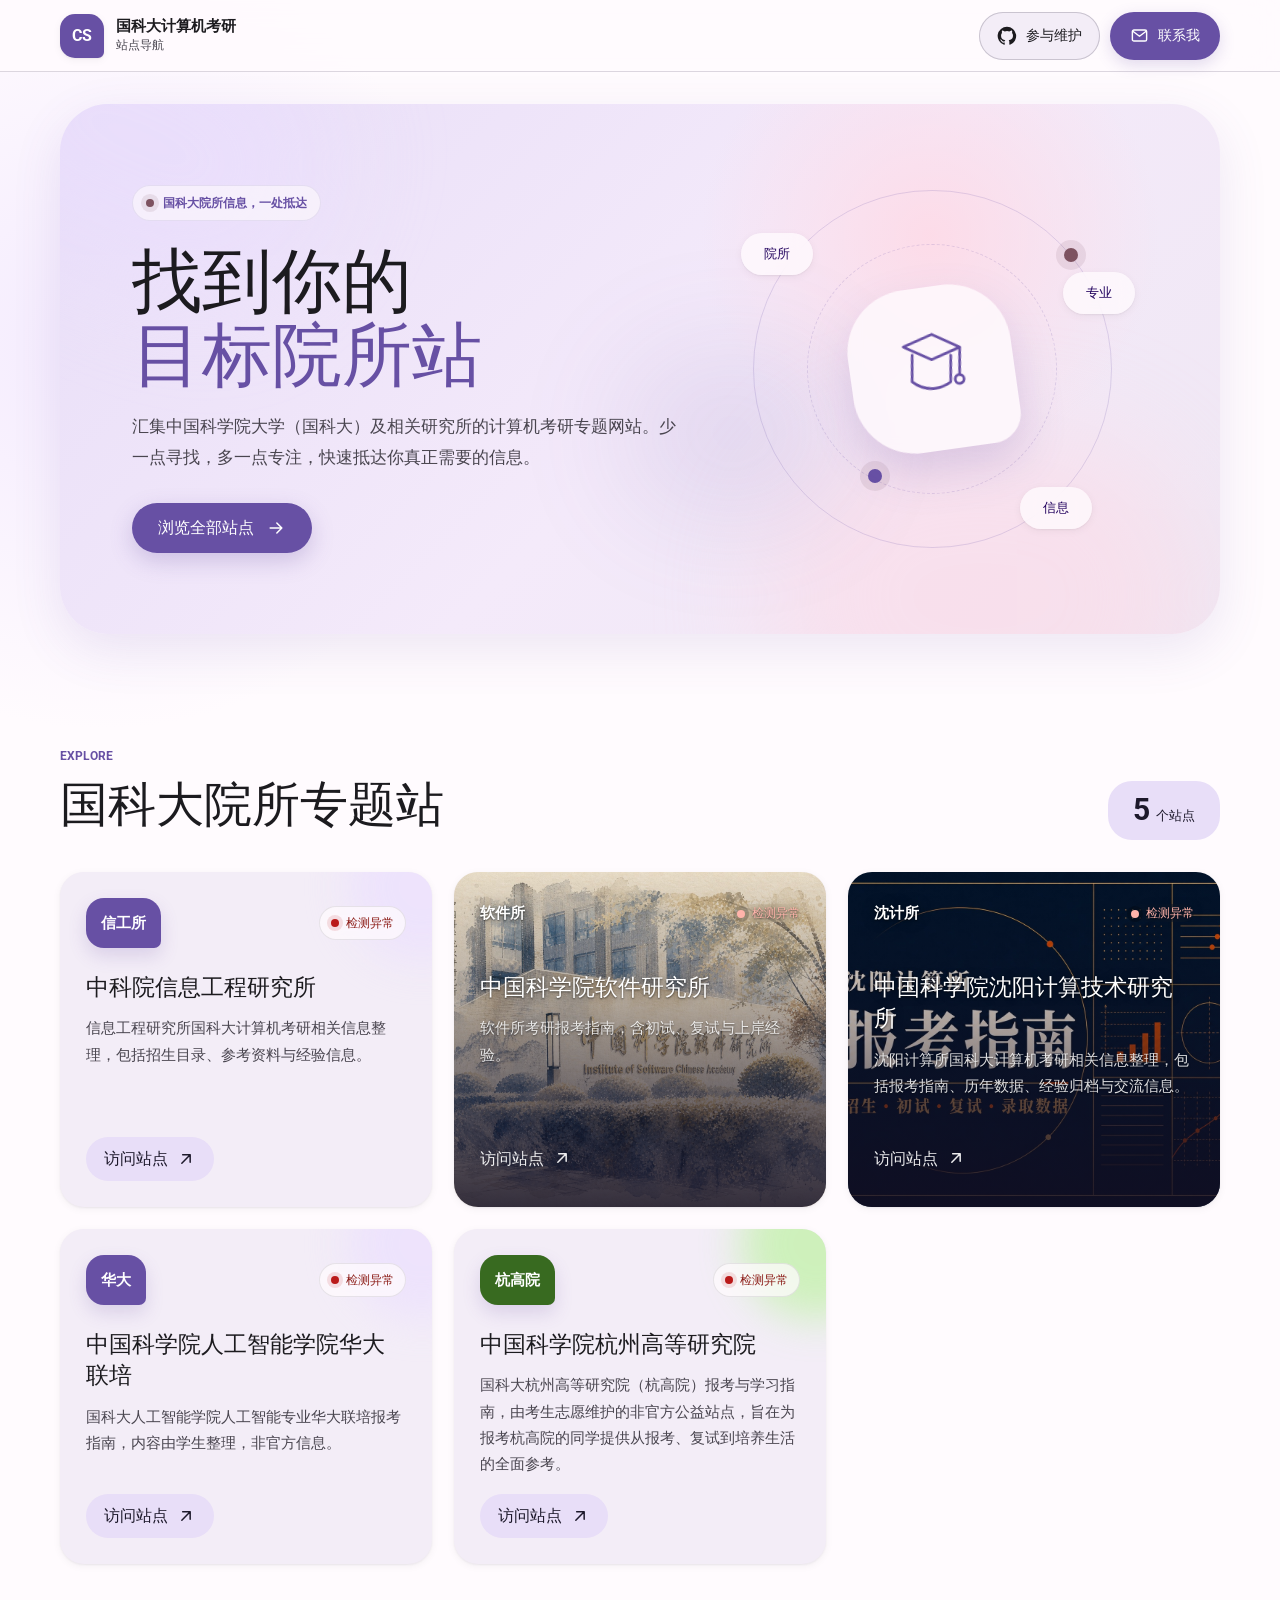
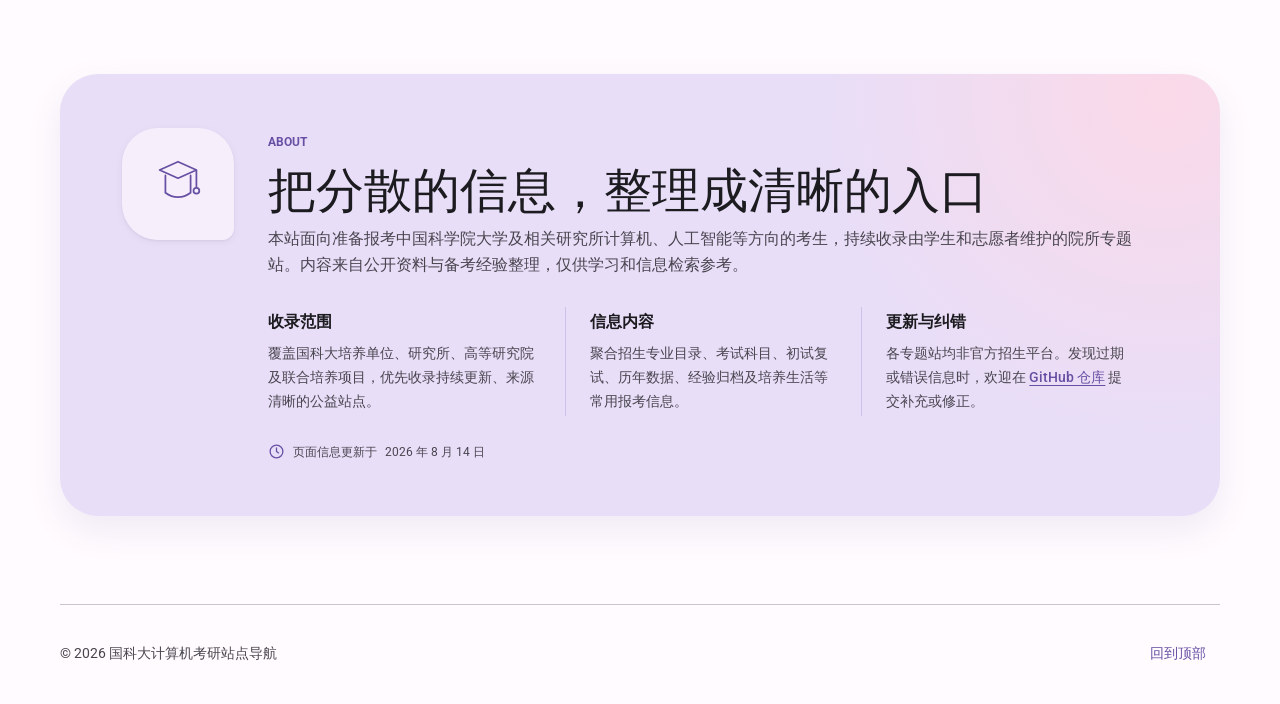
==== commit 9f5935d4: "添加 sitemap 信息" ====
--- a/index.html
+++ b/index.html
@@ -6,10 +6,36 @@
     <meta name="viewport" content="width=device-width, initial-scale=1.0" />
     <meta
       name="description"
-      content="国科大计算机考研院所信息站点导航，集中浏览已收录的院所专题网站。"
-    />
+      content="国科大计算机考研院所专题站导航，收录中科院信工所、软件所、沈阳计算所、华大联培、杭高院等报考指南，集中查看招生目录、初试复试、历年数据与经验信息。"
+    />
+    <meta
+      name="keywords"
+      content="国科大计算机考研,中国科学院大学考研,中科院考研,研究所考研,信工所考研,软件所考研,沈阳计算所,杭高院"
+    />
+    <meta name="robots" content="index,follow,max-image-preview:large,max-snippet:-1,max-video-preview:-1" />
+    <meta name="author" content="国科大计算机考研站点导航社区" />
+    <meta name="referrer" content="strict-origin-when-cross-origin" />
     <meta name="theme-color" content="#6750a4" />
+    <meta property="og:type" content="website" />
+    <meta property="og:locale" content="zh_CN" />
+    <meta property="og:site_name" content="国科大计算机考研站点导航" />
+    <meta property="og:title" content="国科大计算机考研 · 院所专题站导航" />
+    <meta
+      property="og:description"
+      content="集中浏览国科大及中国科学院相关院所的计算机考研报考指南、初复试信息、历年数据与经验整理。"
+    />
+    <meta property="og:url" content="https://cskaoyan.cn/" />
+    <meta name="twitter:card" content="summary" />
+    <meta name="twitter:title" content="国科大计算机考研 · 院所专题站导航" />
+    <meta
+      name="twitter:description"
+      content="集中浏览国科大及中国科学院相关院所的计算机考研专题站。"
+    />
     <title>国科大计算机考研 · 站点导航</title>
+    <link rel="canonical" href="https://cskaoyan.cn/" />
+    <link rel="alternate" hreflang="zh-CN" href="https://cskaoyan.cn/" />
+    <link rel="alternate" hreflang="x-default" href="https://cskaoyan.cn/" />
+    <link rel="sitemap" type="application/xml" href="https://cskaoyan.cn/sitemap.xml" />
     <link
       rel="icon"
       href="data:image/svg+xml,%3Csvg xmlns='http://www.w3.org/2000/svg' viewBox='0 0 64 64'%3E%3Crect width='64' height='64' rx='20' fill='%236750a4'/%3E%3Ctext x='32' y='41' text-anchor='middle' font-family='Arial' font-size='25' font-weight='700' fill='white'%3ECS%3C/text%3E%3C/svg%3E"
@@ -21,6 +47,31 @@
       rel="stylesheet"
     />
     <link rel="stylesheet" href="styles.css" />
+    <script type="application/ld+json">
+      {
+        "@context": "https://schema.org",
+        "@graph": [
+          {
+            "@type": "WebSite",
+            "@id": "https://cskaoyan.cn/#website",
+            "url": "https://cskaoyan.cn/",
+            "name": "国科大计算机考研站点导航",
+            "description": "国科大及中国科学院相关院所的计算机考研专题站导航。",
+            "inLanguage": "zh-CN"
+          },
+          {
+            "@type": "CollectionPage",
+            "@id": "https://cskaoyan.cn/#webpage",
+            "url": "https://cskaoyan.cn/",
+            "name": "国科大计算机考研院所专题站导航",
+            "isPartOf": { "@id": "https://cskaoyan.cn/#website" },
+            "about": ["中国科学院大学", "计算机考研", "研究所考研"],
+            "inLanguage": "zh-CN",
+            "dateModified": "2026-08-14"
+          }
+        ]
+      }
+    </script>
     <script src="script.js" defer></script>
   </head>
   <body>
@@ -71,7 +122,7 @@
           </div>
           <h1 id="hero-title">找到你的<br /><span>目标院所站</span></h1>
           <p>
-            汇集国科大计算机考研相关的院所专题网站。少一点寻找，多一点专注，快速抵达你真正需要的信息。
+            汇集中国科学院大学（国科大）及相关研究所的计算机考研专题网站。少一点寻找，多一点专注，快速抵达你真正需要的信息。
           </p>
           <a class="primary-button" href="#sites">
             浏览全部站点
@@ -128,13 +179,36 @@
             <circle cx="51" cy="39" r="3" />
           </svg>
         </div>
-        <div>
+        <div class="about-copy">
           <span class="section-kicker">ABOUT</span>
           <h2 id="about-title">把分散的信息，整理成清晰的入口</h2>
           <p>
-            本页持续收录与维护国科大计算机考研院所专题站。内容来自公开资料整理，仅供学习与信息检索参考。欢迎在
-            <a href="https://github.com/Wzhongkai/cskaoyan-cn" target="_blank" rel="noreferrer">GitHub 仓库</a>
-            提交补充或修正。
+            本站面向准备报考中国科学院大学及相关研究所计算机、人工智能等方向的考生，持续收录由学生和志愿者维护的院所专题站。内容来自公开资料与备考经验整理，仅供学习和信息检索参考。
+          </p>
+          <dl class="about-points">
+            <div>
+              <dt>收录范围</dt>
+              <dd>覆盖国科大培养单位、研究所、高等研究院及联合培养项目，优先收录持续更新、来源清晰的公益站点。</dd>
+            </div>
+            <div>
+              <dt>信息内容</dt>
+              <dd>聚合招生专业目录、考试科目、初试复试、历年数据、经验归档及培养生活等常用报考信息。</dd>
+            </div>
+            <div>
+              <dt>更新与纠错</dt>
+              <dd>
+                各专题站均非官方招生平台。发现过期或错误信息时，欢迎在
+                <a href="https://github.com/Wzhongkai/cskaoyan-cn" target="_blank" rel="noreferrer">GitHub 仓库</a>
+                提交补充或修正。
+              </dd>
+            </div>
+          </dl>
+          <p class="update-note">
+            <svg viewBox="0 0 24 24" aria-hidden="true">
+              <circle cx="12" cy="12" r="9" />
+              <path d="M12 7v5l3 2" />
+            </svg>
+            页面信息更新于 <time datetime="2026-08-14">2026 年 8 月 14 日</time>
           </p>
         </div>
       </section>
--- a/styles.css
+++ b/styles.css
@@ -728,80 +728,12 @@
   color: #ffb4ab;
 }
 
-.site-card--cover .site-health.is-offline .health-dot {
-  background: #ffb4ab;
-  box-shadow: 0 0 0 4px rgba(0, 0, 0, 0.22);
-}
-
-/* 海报卡片：完整保留信息图，不用裁切或叠加正文干扰图片内容 */
-.site-card--poster {
-  background-color: #00172c;
-  background-image:
-    linear-gradient(to bottom, transparent 62%, rgba(0, 23, 44, 0.16) 73%, #00172c 86%),
-    var(--card-cover);
-  background-position: center, center top;
-  background-repeat: no-repeat;
-  background-size: 100% 100%, 100% auto;
-}
-
-.site-card--poster::after {
-  display: none;
-}
-
-.site-card--poster:hover {
-  background-color: #00172c;
-  background-image:
-    linear-gradient(to bottom, transparent 62%, rgba(0, 23, 44, 0.16) 73%, #00172c 86%),
-    var(--card-cover);
-  background-position: center, center top;
-  background-repeat: no-repeat;
-  background-size: 100% 100%, 100% auto;
-}
-
-.site-card--poster .card-topline {
-  justify-content: flex-end;
-}
-
-.site-card--poster .site-monogram,
-.site-card--poster .site-content {
-  position: absolute;
-  width: 1px;
-  height: 1px;
-  padding: 0;
-  margin: -1px;
-  overflow: hidden;
-  clip: rect(0, 0, 0, 0);
-  white-space: nowrap;
-  border: 0;
-}
-
-.site-card--poster .site-health {
-  background: rgba(0, 23, 44, 0.76);
-  color: rgba(255, 244, 227, 0.92);
-  box-shadow: inset 0 0 0 1px rgba(215, 152, 64, 0.42);
-}
-
-.site-card--poster .site-health.is-online {
-  color: #b0f0b6;
-}
-
-.site-card--poster .site-health.is-offline {
-  color: #ffb4ab;
-}
-
-.site-card--poster .site-link {
-  align-self: stretch;
-  justify-content: center;
-  background: #fff4e3;
-  color: #7a3d08;
-  box-shadow: 0 7px 20px rgba(0, 0, 0, 0.24);
-}
-
-.site-card--poster .site-link:hover {
-  background: #ffe2b8;
-}
-
-.card-topline {
+.site-card--cover .site-health.is-offline .health-dot {
+  background: #ffb4ab;
+  box-shadow: 0 0 0 4px rgba(0, 0, 0, 0.22);
+}
+
+.card-topline {
   position: relative;
   z-index: 1;
   display: flex;
@@ -942,14 +874,14 @@
   width: 30px;
 }
 
-.about {
+.about {
   position: relative;
   display: grid;
   margin-top: 38px;
   margin-bottom: 88px;
   padding: 54px 62px;
   grid-template-columns: auto 1fr;
-  align-items: center;
+  align-items: start;
   gap: 34px;
   overflow: hidden;
   border-radius: 38px;
@@ -959,7 +891,7 @@
   box-shadow: 0 14px 34px rgba(103, 80, 164, 0.1);
 }
 
-.about-symbol {
+.about-symbol {
   display: grid;
   width: 112px;
   height: 112px;
@@ -968,16 +900,71 @@
   background: rgba(255, 251, 254, 0.62);
   color: var(--md-primary);
   box-shadow: var(--shadow-one);
-}
+}
+
+.about-copy {
+  min-width: 0;
+}
 
 .about-symbol svg {
   width: 62px;
 }
 
-.about p {
-  max-width: 720px;
-  font-size: 1rem;
-}
+.about p {
+  max-width: 880px;
+  font-size: 1rem;
+}
+
+.about-points {
+  display: grid;
+  margin: 30px 0 0;
+  grid-template-columns: repeat(3, minmax(0, 1fr));
+  gap: 0;
+}
+
+.about-points > div {
+  padding: 2px 24px;
+  border-left: 1px solid rgba(103, 80, 164, 0.2);
+}
+
+.about-points > div:first-child {
+  padding-left: 0;
+  border-left: 0;
+}
+
+.about-points dt {
+  margin-bottom: 7px;
+  color: var(--md-on-surface);
+  font-weight: 700;
+}
+
+.about-points dd {
+  margin: 0;
+  color: var(--md-on-surface-variant);
+  font-size: 0.88rem;
+  line-height: 1.7;
+}
+
+.about-points a {
+  color: var(--md-primary);
+  font-weight: 500;
+  text-underline-offset: 3px;
+}
+
+.update-note {
+  display: flex;
+  margin-top: 26px !important;
+  align-items: center;
+  gap: 8px;
+  color: var(--md-on-surface-variant);
+  font-size: 0.78rem !important;
+}
+
+.update-note svg {
+  width: 17px;
+  height: 17px;
+  color: var(--md-primary);
+}
 
 .about p a {
   padding: 2px 5px;
@@ -1288,9 +1275,20 @@
     border-radius: 30px 30px 10px 30px;
   }
 
-  .about-symbol svg {
-    width: 48px;
-  }
+  .about-symbol svg {
+    width: 48px;
+  }
+
+  .about-points {
+    grid-template-columns: 1fr;
+    gap: 20px;
+  }
+
+  .about-points > div,
+  .about-points > div:first-child {
+    padding: 0 0 0 16px;
+    border-left: 2px solid rgba(103, 80, 164, 0.22);
+  }
 
   .footer {
     min-height: 120px;
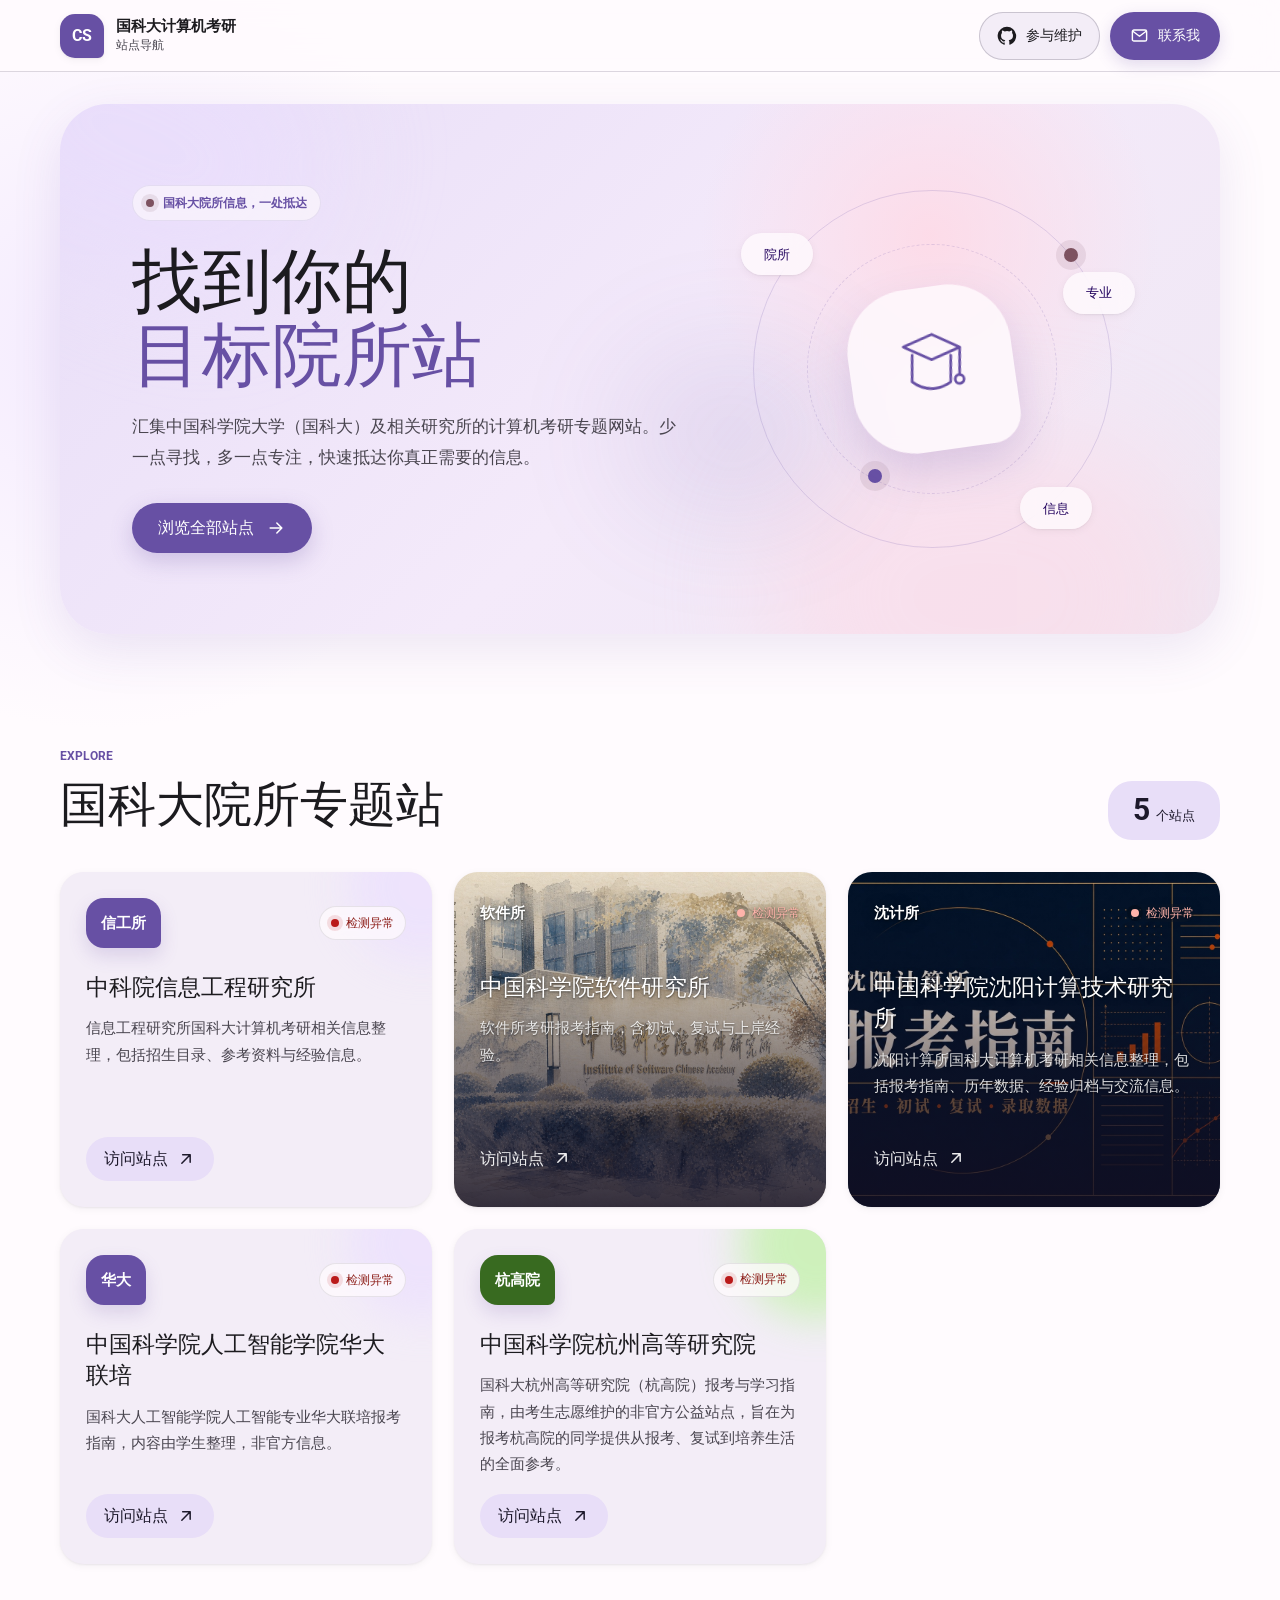
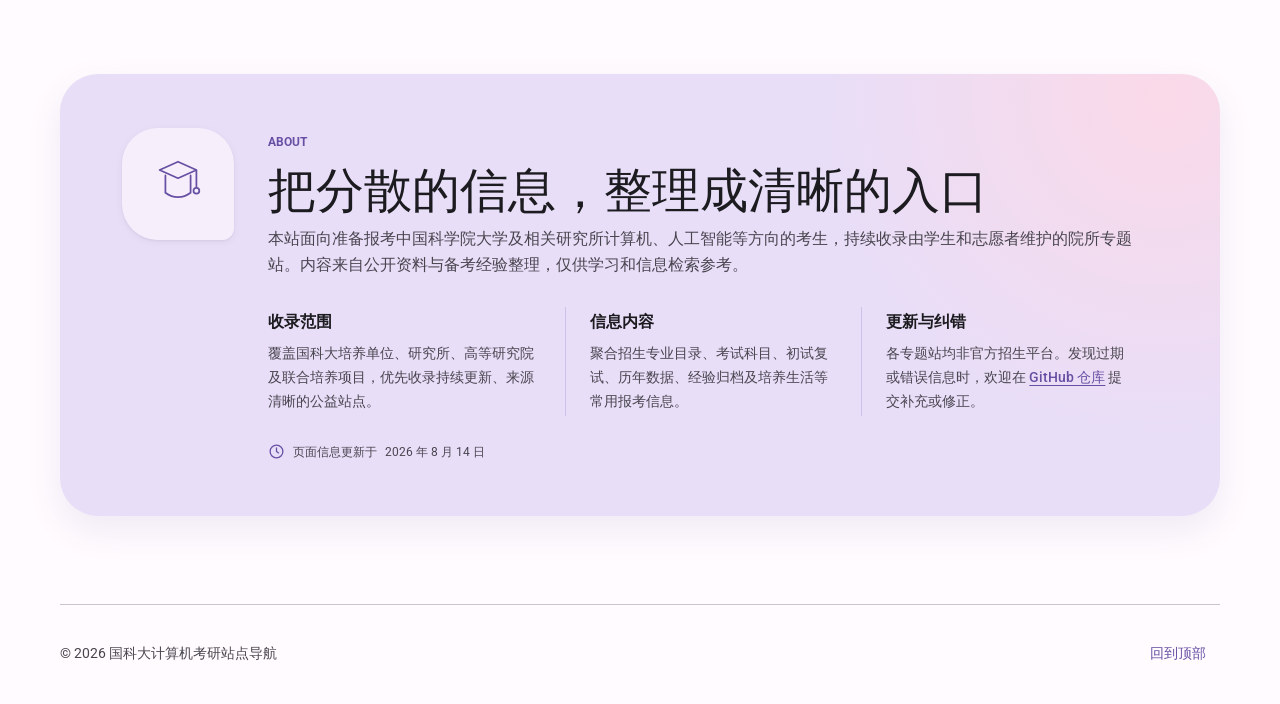
==== commit d519fd0a: "添加bing标签" ====
--- a/index.html
+++ b/index.html
@@ -2,6 +2,7 @@
 <html lang="zh-CN">
   <head>
     <meta name="baidu-site-verification" content="codeva-CL7DATJeA9" />
+    <meta name="msvalidate.01" content="CE38612F1727EE92DAF81BB2BF0A6658" />
     <meta charset="UTF-8" />
     <meta name="viewport" content="width=device-width, initial-scale=1.0" />
     <meta
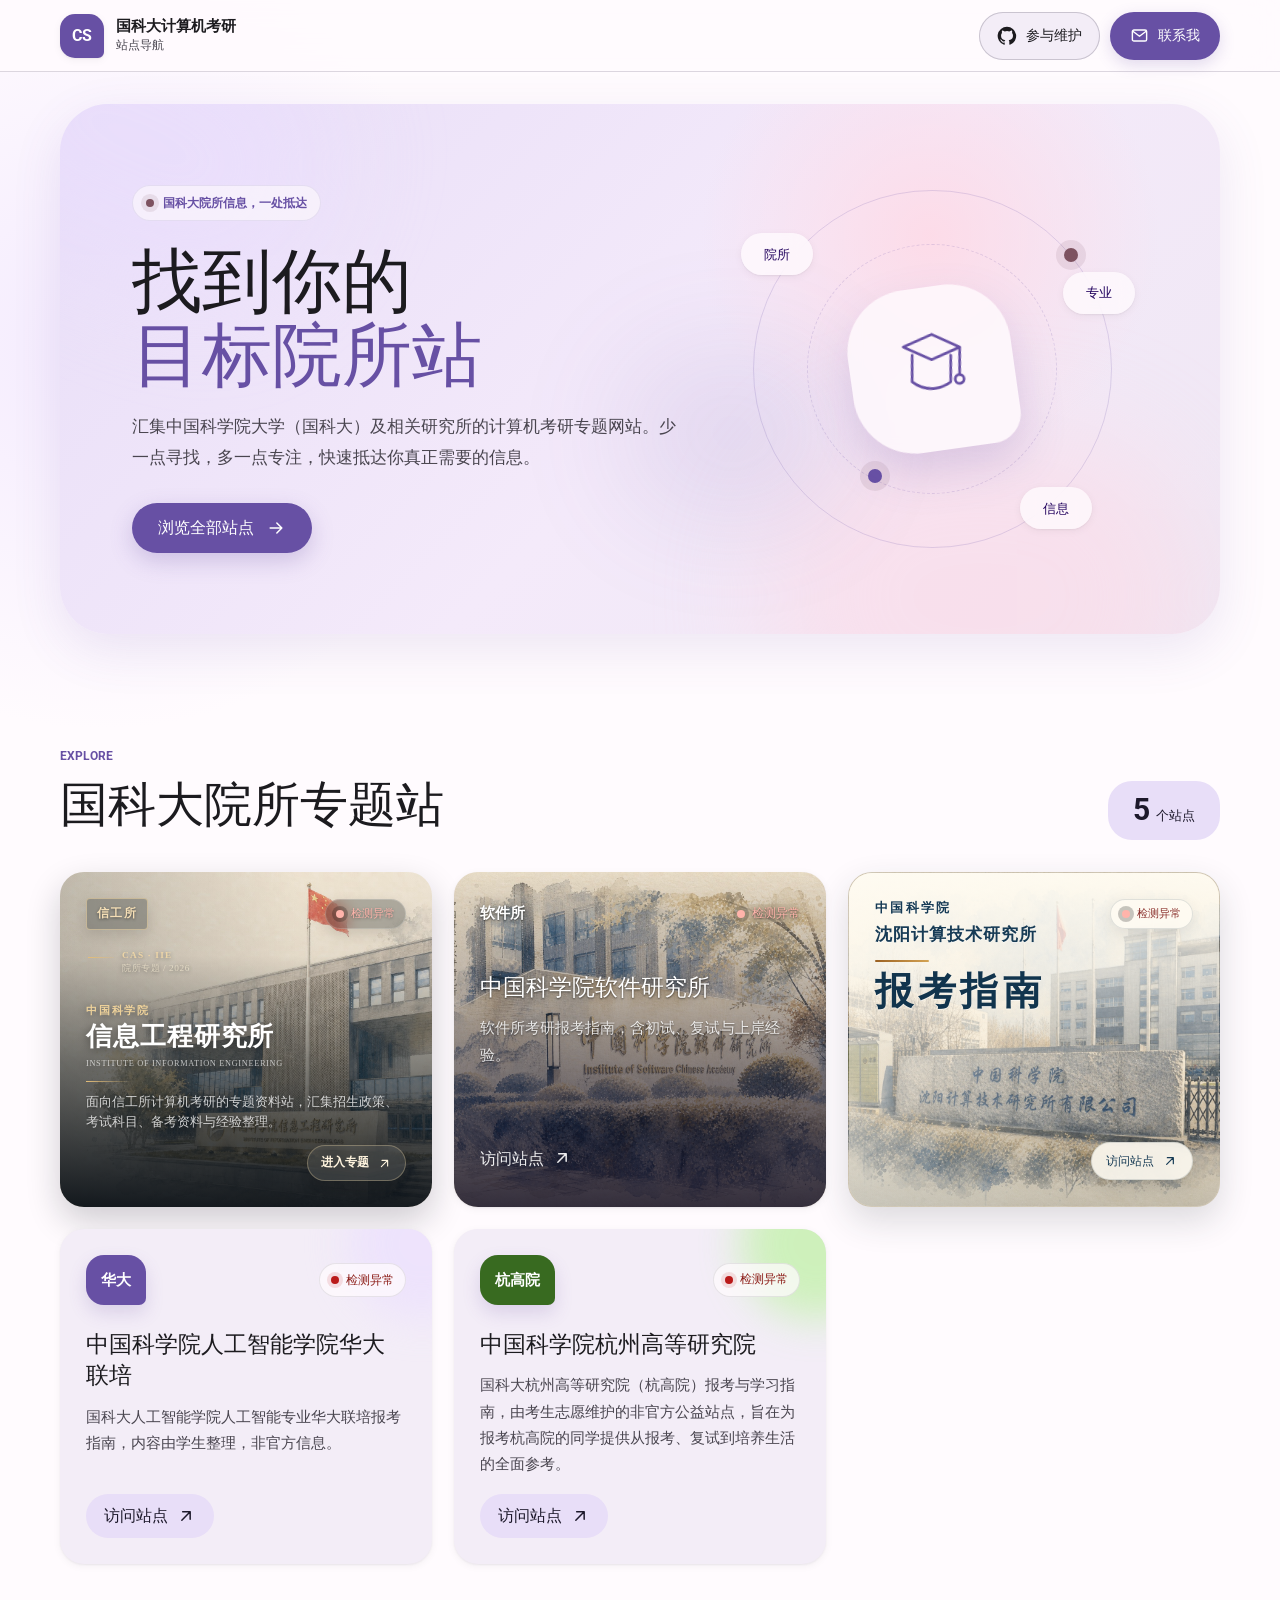
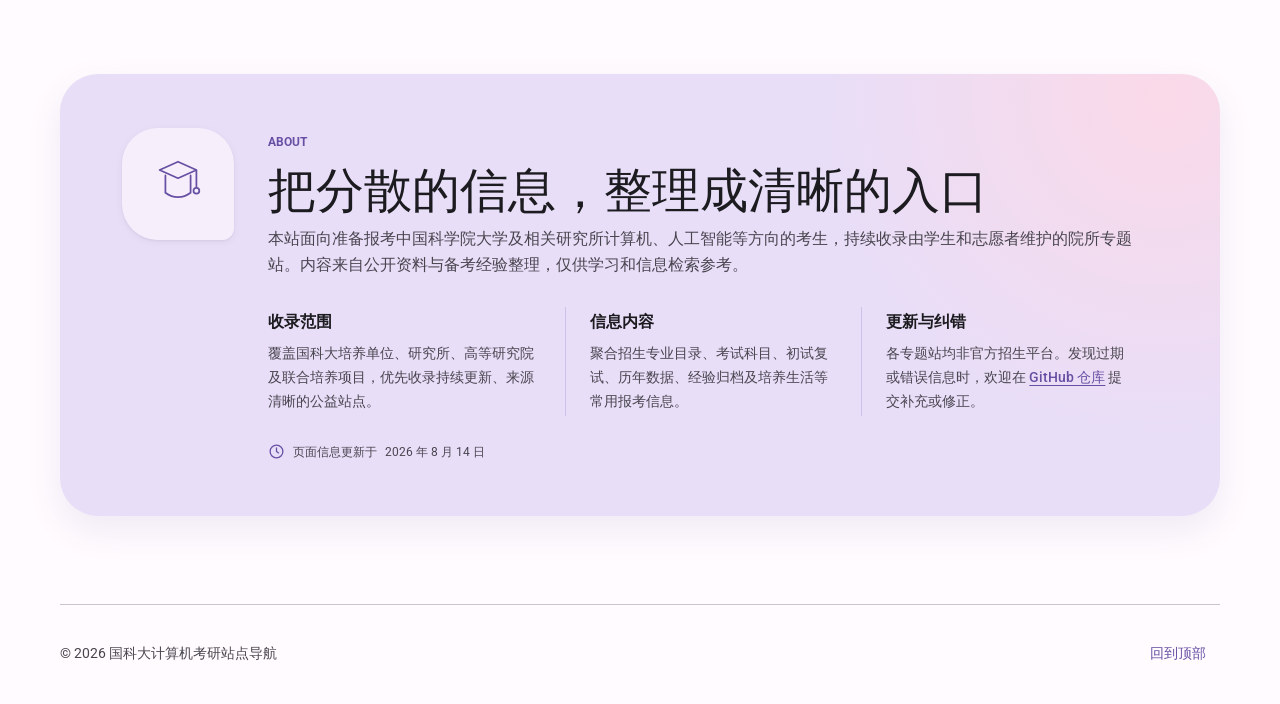
==== commit 6bbda481: "重构，便于自定义卡片" ====
--- a/index.html
+++ b/index.html
@@ -73,7 +73,7 @@
         ]
       }
     </script>
-    <script src="script.js" defer></script>
+    <script type="module" src="script.js"></script>
   </head>
   <body>
     <a class="skip-link" href="#sites">跳到站点列表</a>
--- a/styles.css
+++ b/styles.css
@@ -612,13 +612,19 @@
   transform: scale(1.16);
 }
 
-/* 软件所卡片：图片背景 + 深色遮罩压字（仅作用于有图片的卡片，其余卡片不受影响） */
-.site-card--cover {
-  background-color: #1b1e3a; /* 图片加载失败时的回退底色 */
-  background-image: var(--card-cover);
-  background-position: center 10%; /* 背景图向下移动，显示图偏上区域 */
-  background-size: cover;
-}
+/*
+ * 卡片变体
+ * `site-config.js` 中的 variant 会映射为 `.site-card--{variant}`。
+ * 新增视觉变体时，把样式集中放在这一段即可，不需要修改渲染逻辑。
+ */
+
+/* 通用图片封面：图片背景 + 深色遮罩压字。 */
+.site-card--cover {
+  background-color: #1b1e3a; /* 图片加载失败时的回退底色 */
+  background-image: var(--card-cover);
+  background-position: var(--card-cover-position, center);
+  background-size: cover;
+}
 
 .site-card--cover::before {
   position: absolute;
@@ -641,10 +647,10 @@
 
 .site-card--cover:hover {
   /* 覆盖 .site-card:hover 的 background 简写，避免清掉背景图 */
-  background-color: #1b1e3a;
-  background-image: var(--card-cover);
-  background-position: center 10%;
-  background-size: cover;
+  background-color: #1b1e3a;
+  background-image: var(--card-cover);
+  background-position: var(--card-cover-position, center);
+  background-size: cover;
 }
 
 .site-card--cover .site-monogram {
@@ -728,9 +734,345 @@
   color: #ffb4ab;
 }
 
-.site-card--cover .site-health.is-offline .health-dot {
-  background: #ffb4ab;
-  box-shadow: 0 0 0 4px rgba(0, 0, 0, 0.22);
+.site-card--cover .site-health.is-offline .health-dot {
+  background: #ffb4ab;
+  box-shadow: 0 0 0 4px rgba(0, 0, 0, 0.22);
+}
+
+/* 特色院所封面：整图叠字的画册式构图。 */
+.site-card--institute-featured {
+  /* 实体边框会露出回退底色，导致图片顶部出现深色细线。 */
+  border: 0;
+  background-position: var(--card-cover-position, center);
+  background-repeat: no-repeat;
+  box-shadow: 0 14px 34px rgba(15, 22, 28, 0.2);
+  transition:
+    transform 300ms var(--easing),
+    box-shadow 300ms var(--easing);
+}
+
+.site-card--institute-featured::before {
+  background:
+    linear-gradient(
+      180deg,
+      rgba(9, 17, 23, 0.04) 0%,
+      rgba(9, 17, 23, 0.08) 25%,
+      rgba(9, 17, 23, 0.48) 56%,
+      rgba(8, 14, 20, 0.94) 100%
+    ),
+    linear-gradient(90deg, rgba(10, 18, 24, 0.2), transparent 64%);
+}
+
+.site-card--institute-featured:hover {
+  background-position: var(--card-cover-position, center);
+  background-repeat: no-repeat;
+  background-size: cover;
+  box-shadow: 0 22px 48px rgba(15, 22, 28, 0.3);
+}
+
+.site-card--institute-featured .site-monogram {
+  min-width: 0;
+  min-height: 32px;
+  padding: 0 10px;
+  border: 1px solid rgba(237, 213, 166, 0.58);
+  border-radius: 4px;
+  background: rgba(17, 25, 30, 0.28);
+  color: #f5dfb6;
+  font-family: "Songti SC", "Noto Serif CJK SC", STSong, serif;
+  font-size: 0.75rem;
+  font-weight: 700;
+  letter-spacing: 0.12em;
+  box-shadow: 0 5px 14px rgba(0, 0, 0, 0.12);
+  text-shadow: 0 1px 3px rgba(0, 0, 0, 0.48);
+  backdrop-filter: blur(8px);
+  transform: none;
+}
+
+.site-card--institute-featured .site-health {
+  min-height: 30px;
+  padding: 0 10px;
+  border: 1px solid rgba(255, 255, 255, 0.2);
+  background: rgba(17, 25, 30, 0.28);
+  color: rgba(255, 255, 255, 0.86);
+  font-size: 0.7rem;
+  box-shadow: 0 5px 14px rgba(0, 0, 0, 0.12);
+  text-shadow: 0 1px 3px rgba(0, 0, 0, 0.45);
+  backdrop-filter: blur(8px);
+  transform: none;
+}
+
+.site-card--institute-featured .site-health.is-online {
+  color: #b9efbd;
+}
+
+.site-card--institute-featured .site-health.is-offline {
+  color: #ffb4ab;
+}
+
+.site-card--institute-featured .institute-identity {
+  position: absolute;
+  top: 78px;
+  left: 28px;
+  z-index: 1;
+  display: flex;
+  align-items: flex-start;
+  gap: 8px;
+  color: rgba(244, 218, 167, 0.86);
+  text-shadow: 0 1px 4px rgba(0, 0, 0, 0.42);
+}
+
+.site-card--institute-featured .institute-identity-rule {
+  width: 26px;
+  height: 1px;
+  margin-top: 7px;
+  background: linear-gradient(90deg, #e4bd78, rgba(228, 189, 120, 0.18));
+  box-shadow: 0 0 8px rgba(228, 189, 120, 0.2);
+}
+
+.site-card--institute-featured .institute-identity-copy {
+  display: grid;
+  gap: 2px;
+}
+
+.site-card--institute-featured .institute-identity-copy strong {
+  font-family: Georgia, "Times New Roman", serif;
+  font-size: 0.58rem;
+  font-weight: 600;
+  letter-spacing: 0.14em;
+  line-height: 1.2;
+}
+
+.site-card--institute-featured .institute-identity-copy small {
+  color: rgba(255, 244, 218, 0.62);
+  font-family: "Songti SC", "Noto Serif CJK SC", STSong, serif;
+  font-size: 0.58rem;
+  line-height: 1.25;
+  letter-spacing: 0.06em;
+}
+
+.site-card--institute-featured .site-content {
+  margin-top: auto;
+  padding-top: 58px;
+}
+
+.site-card--institute-featured .site-content h3 {
+  display: flex;
+  margin-bottom: 10px;
+  flex-direction: column;
+  color: #ffffff;
+  line-height: 1;
+  text-shadow: 0 2px 8px rgba(0, 0, 0, 0.44);
+}
+
+.site-card--institute-featured .site-content h3::after {
+  width: 46px;
+  height: 1px;
+  margin-top: 11px;
+  background: linear-gradient(90deg, #e3bd78, rgba(227, 189, 120, 0));
+  content: "";
+}
+
+.site-card--institute-featured .institute-title-academy {
+  color: #edd19a;
+  font-family: "Songti SC", "Noto Serif CJK SC", STSong, serif;
+  font-size: 0.7rem;
+  font-weight: 700;
+  line-height: 1.3;
+  letter-spacing: 0.16em;
+}
+
+.site-card--institute-featured .institute-title-name {
+  margin-top: 5px;
+  font-family: "Songti SC", "Noto Serif CJK SC", STSong, serif;
+  font-size: 1.62rem;
+  font-weight: 700;
+  line-height: 1.12;
+  letter-spacing: 0.035em;
+}
+
+.site-card--institute-featured .institute-title-english {
+  margin-top: 7px;
+  color: rgba(255, 255, 255, 0.68);
+  font-family: Georgia, "Times New Roman", serif;
+  font-size: 0.52rem;
+  font-weight: 500;
+  line-height: 1.35;
+  letter-spacing: 0.08em;
+}
+
+.site-card--institute-featured .site-description {
+  color: rgba(255, 255, 255, 0.78);
+  font-size: 0.8rem;
+  line-height: 1.58;
+  text-shadow: 0 1px 4px rgba(0, 0, 0, 0.42);
+  -webkit-line-clamp: 2;
+}
+
+.site-card--institute-featured .site-link {
+  min-height: 36px;
+  margin: 13px 0 0;
+  padding: 0 13px;
+  align-self: flex-end;
+  border: 1px solid rgba(237, 213, 166, 0.32);
+  border-radius: 999px;
+  background: rgba(255, 255, 255, 0.1);
+  color: #fff4de;
+  font-size: 0.76rem;
+  font-weight: 600;
+  box-shadow: 0 7px 18px rgba(0, 0, 0, 0.16);
+  backdrop-filter: blur(10px);
+}
+
+.site-card--institute-featured .site-link::before {
+  display: block;
+}
+
+.site-card--institute-featured .site-link:hover {
+  background: rgba(255, 255, 255, 0.18);
+  color: #ffffff;
+  text-decoration: none;
+}
+
+.site-card--institute-featured .site-link svg {
+  width: 15px;
+  height: 15px;
+}
+
+/* 标题封面：浅纸面编辑风，保留水彩画面的通透感。 */
+.site-card--title-only {
+  border: 1px solid rgba(31, 59, 80, 0.16);
+  background-position: var(--card-cover-position, center);
+  box-shadow: 0 14px 34px rgba(40, 50, 55, 0.16);
+}
+
+.site-card--title-only::before {
+  background:
+    linear-gradient(
+      180deg,
+      rgba(255, 252, 243, 0.92) 0%,
+      rgba(255, 252, 243, 0.58) 31%,
+      rgba(255, 252, 243, 0.08) 61%,
+      rgba(16, 42, 61, 0.2) 100%
+    ),
+    linear-gradient(90deg, rgba(255, 252, 243, 0.42), transparent 72%);
+}
+
+.site-card--title-only:hover {
+  border-color: rgba(172, 119, 48, 0.36);
+  background-position: var(--card-cover-position, center);
+  box-shadow: 0 20px 46px rgba(31, 48, 59, 0.24);
+}
+
+.site-card--title-only .card-topline {
+  display: flex;
+  justify-content: flex-end;
+}
+
+.site-card--title-only .site-monogram,
+.site-card--title-only .site-description {
+  display: none;
+}
+
+.site-card--title-only .site-health {
+  min-height: 30px;
+  padding: 0 11px;
+  border: 1px solid rgba(38, 65, 83, 0.14);
+  background: rgba(255, 252, 243, 0.82);
+  color: #27465b;
+  font-size: 0.7rem;
+  text-shadow: none;
+  box-shadow: 0 5px 16px rgba(37, 50, 55, 0.1);
+  backdrop-filter: blur(10px);
+  transform: none;
+}
+
+.site-card--title-only .site-health.is-online {
+  color: #245d3c;
+}
+
+.site-card--title-only .site-health.is-offline {
+  color: #8a302c;
+}
+
+.site-card--title-only .site-content {
+  max-width: 100%;
+  margin-top: -30px;
+  padding: 0;
+}
+
+.site-card--title-only .site-content h3 {
+  display: flex;
+  margin: 0;
+  flex-direction: column;
+  align-items: flex-start;
+  color: #173b55;
+  line-height: 1;
+  text-shadow: 0 1px 0 rgba(255, 255, 255, 0.62);
+}
+
+.site-card--title-only .title-academy {
+  font-size: clamp(0.78rem, 1vw, 0.88rem);
+  font-weight: 700;
+  line-height: 1.35;
+  letter-spacing: 0.18em;
+  white-space: nowrap;
+}
+
+.site-card--title-only .title-institution {
+  margin-top: 7px;
+  font-size: clamp(1rem, 1.35vw, 1.13rem);
+  font-weight: 600;
+  line-height: 1.35;
+  letter-spacing: 0.055em;
+  white-space: nowrap;
+}
+
+.site-card--title-only .title-guide {
+  position: relative;
+  margin-top: 13px;
+  padding-top: 12px;
+  color: #11344d;
+  font-family: "Songti SC", "Noto Serif CJK SC", STSong, serif;
+  font-size: clamp(2rem, 3vw, 2.5rem);
+  font-weight: 700;
+  line-height: 1.02;
+  letter-spacing: 0.12em;
+}
+
+.site-card--title-only .title-guide::before {
+  position: absolute;
+  top: 0;
+  left: 0;
+  width: 54px;
+  height: 2px;
+  border-radius: 999px;
+  background: linear-gradient(90deg, #9b6122, #d4a354);
+  content: "";
+}
+
+.site-card--title-only .site-link {
+  min-height: 38px;
+  margin-bottom: 0;
+  padding: 0 14px;
+  align-self: flex-end;
+  border: 1px solid rgba(38, 65, 83, 0.14);
+  border-radius: 999px;
+  background: rgba(255, 252, 243, 0.88);
+  color: #173b55;
+  font-size: 0.78rem;
+  box-shadow: 0 6px 18px rgba(26, 45, 57, 0.14);
+  backdrop-filter: blur(10px);
+}
+
+.site-card--title-only .site-link:hover {
+  background: #fffaf0;
+  color: #8b541a;
+  text-decoration: none;
+}
+
+.site-card--title-only .site-link svg {
+  width: 16px;
+  height: 16px;
 }
 
 .card-topline {
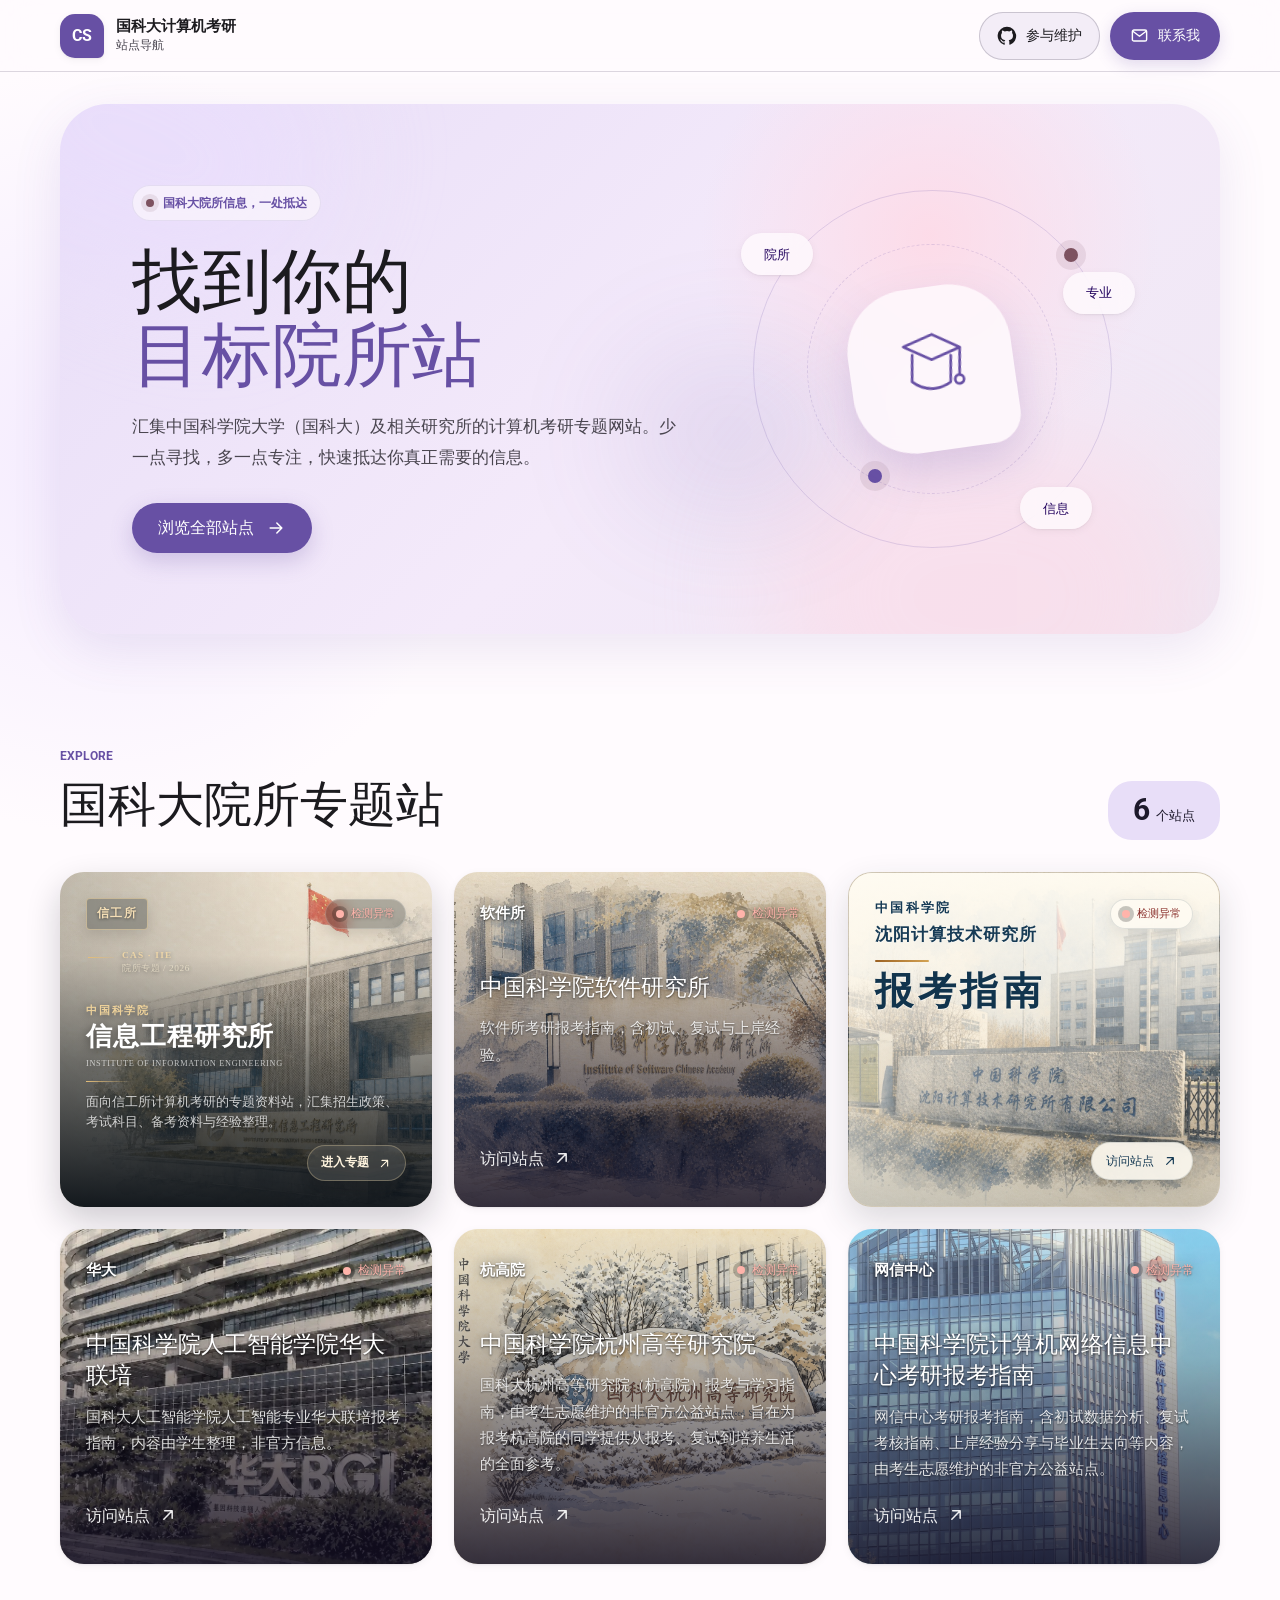
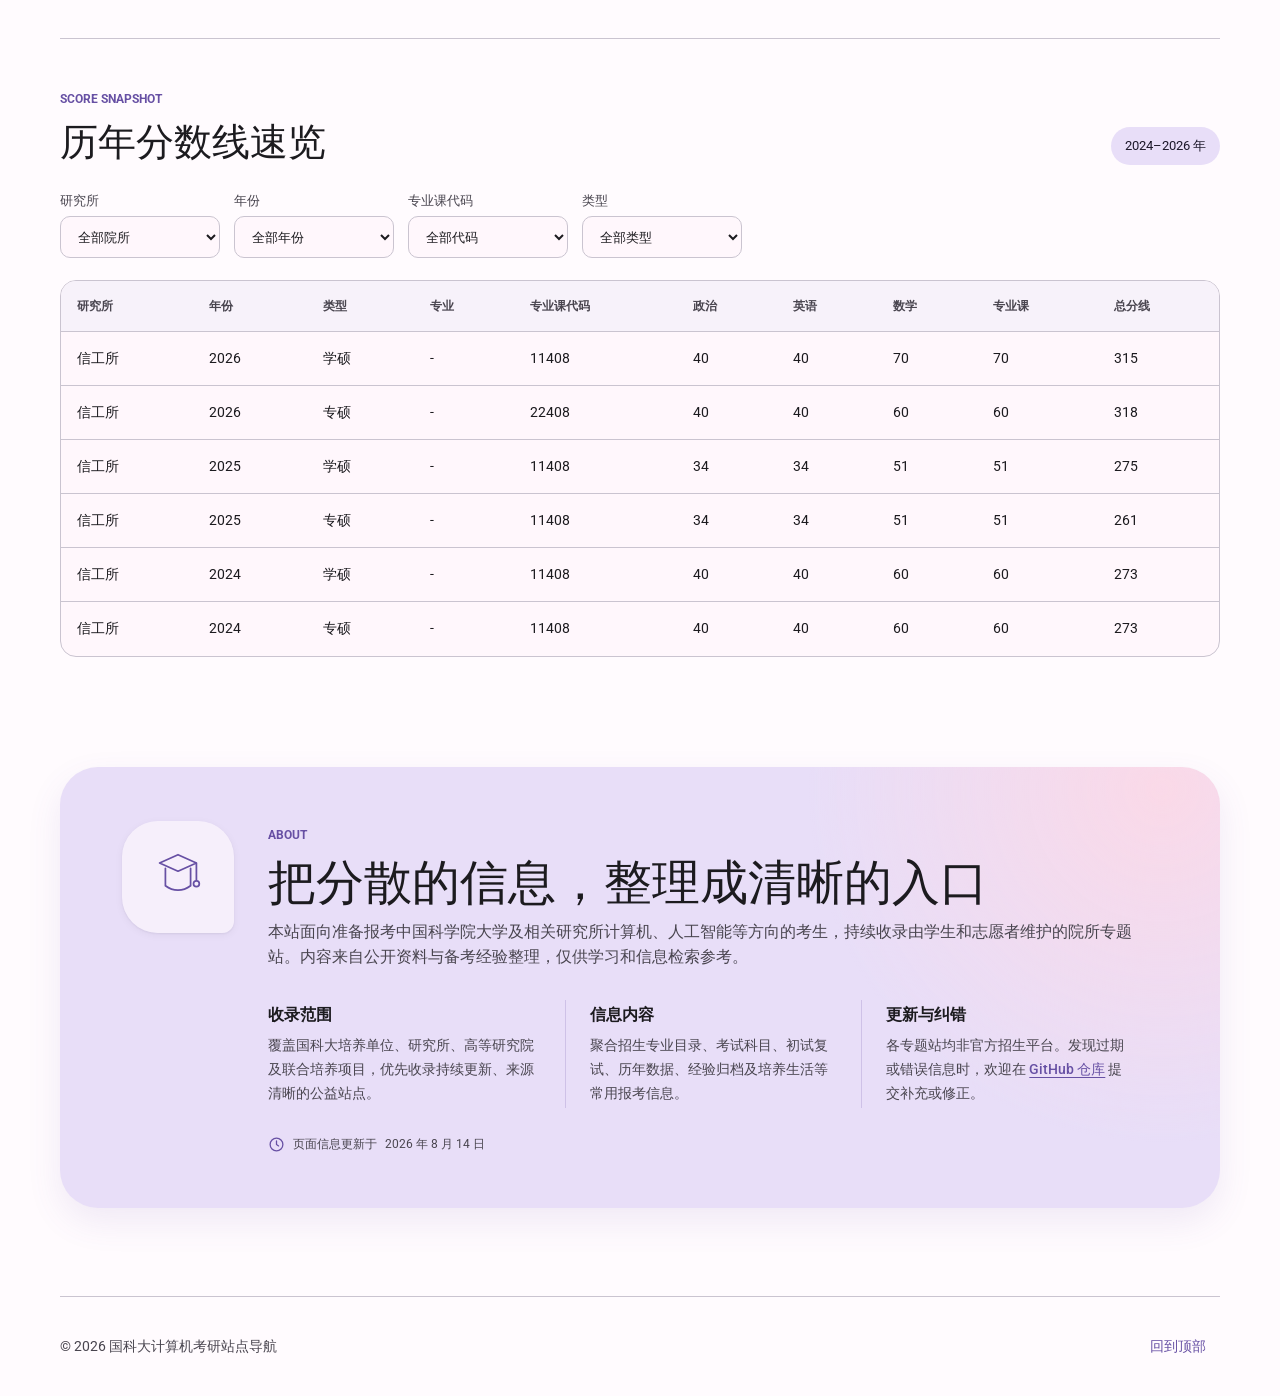
==== commit b90e6f47: "新增分数统计" ====
--- a/index.html
+++ b/index.html
@@ -168,6 +168,64 @@
         </div>
 
         <div class="site-grid" id="site-grid" hidden></div>
+
+        <section class="score-overview" id="score-overview" aria-labelledby="score-overview-title">
+          <div class="score-heading">
+            <div>
+              <span class="section-kicker">SCORE SNAPSHOT</span>
+              <h2 id="score-overview-title">历年分数线速览</h2>
+            </div>
+            <span class="score-year-range" id="score-year-range">近三年</span>
+          </div>
+
+          <div class="score-toolbar" aria-label="分数线筛选">
+            <label>
+              <span>研究所</span>
+              <select id="score-institution-filter">
+                <option value="">全部院所</option>
+              </select>
+            </label>
+            <label>
+              <span>年份</span>
+              <select id="score-year-filter">
+                <option value="">全部年份</option>
+              </select>
+            </label>
+            <label>
+              <span>专业课代码</span>
+              <select id="score-course-filter">
+                <option value="">全部代码</option>
+              </select>
+            </label>
+            <label>
+              <span>类型</span>
+              <select id="score-degree-filter">
+                <option value="">全部类型</option>
+              </select>
+            </label>
+          </div>
+
+          <p class="score-status" id="score-status">正在读取分数线数据…</p>
+          <div class="score-table-wrap">
+            <table class="score-table" id="score-table" hidden>
+              <thead>
+                <tr>
+                  <th scope="col">研究所</th>
+                  <th scope="col">年份</th>
+                  <th scope="col">类型</th>
+                  <th scope="col">专业</th>
+                  <th scope="col">专业课代码</th>
+                  <th scope="col">政治</th>
+                  <th scope="col">英语</th>
+                  <th scope="col">数学</th>
+                  <th scope="col">专业课</th>
+                  <th scope="col">总分线</th>
+                </tr>
+              </thead>
+              <tbody id="score-table-body"></tbody>
+            </table>
+          </div>
+        </section>
 
       </section>
 
--- a/styles.css
+++ b/styles.css
@@ -567,14 +567,124 @@
   animation: spin 800ms linear infinite;
 }
 
-.site-grid {
-  display: grid;
-  margin-top: 32px;
-  grid-template-columns: repeat(3, minmax(0, 1fr));
-  gap: 22px;
-}
-
-.site-card {
+.site-grid {
+  display: grid;
+  margin-top: 32px;
+  grid-template-columns: repeat(3, minmax(0, 1fr));
+  gap: 22px;
+}
+
+.score-overview {
+  margin-top: 74px;
+  padding-top: 46px;
+  border-top: 1px solid var(--md-outline-variant);
+}
+
+.score-heading {
+  display: flex;
+  align-items: end;
+  justify-content: space-between;
+  gap: 24px;
+}
+
+.score-heading h2 {
+  margin: 8px 0 0;
+  font-size: clamp(1.8rem, 3vw, 2.5rem);
+  font-weight: 500;
+  line-height: 1.2;
+}
+
+.score-year-range {
+  padding: 8px 14px;
+  border-radius: 999px;
+  background: var(--md-secondary-container);
+  color: var(--md-on-secondary-container);
+  font-size: 0.84rem;
+  white-space: nowrap;
+}
+
+.score-toolbar {
+  display: flex;
+  flex-wrap: wrap;
+  gap: 14px;
+  margin-top: 26px;
+}
+
+.score-toolbar label {
+  display: grid;
+  gap: 5px;
+  min-width: 160px;
+  color: var(--md-on-surface-variant);
+  font-size: 0.8rem;
+}
+
+.score-toolbar select {
+  min-height: 42px;
+  padding: 0 36px 0 13px;
+  border: 1px solid var(--md-outline-variant);
+  border-radius: 10px;
+  background: var(--md-surface-container-lowest);
+  color: var(--md-on-surface);
+}
+
+.score-status {
+  margin: 22px 0 0;
+  color: var(--md-on-surface-variant);
+}
+
+.score-table-wrap {
+  margin-top: 22px;
+  overflow-x: auto;
+  border: 1px solid var(--md-outline-variant);
+  border-radius: 16px;
+  background: var(--md-surface-container-lowest);
+}
+
+.score-table {
+  width: 100%;
+  min-width: 1020px;
+  border-collapse: collapse;
+  font-size: 0.9rem;
+}
+
+.score-table th,
+.score-table td {
+  padding: 15px 16px;
+  border-bottom: 1px solid var(--md-outline-variant);
+  text-align: left;
+  vertical-align: top;
+}
+
+.score-table th {
+  background: var(--md-surface-container-low);
+  color: var(--md-on-surface-variant);
+  font-size: 0.78rem;
+  font-weight: 600;
+  white-space: nowrap;
+}
+
+.score-table tbody tr:last-child td {
+  border-bottom: 0;
+}
+
+.score-table tbody tr:hover {
+  background: var(--md-surface-container-low);
+}
+
+.score-source {
+  display: block;
+  margin-top: 4px;
+  color: var(--md-primary);
+  font-size: 0.76rem;
+  text-decoration: none;
+}
+
+.score-source:hover {
+  text-decoration: underline;
+  text-underline-offset: 3px;
+}
+
+.site-card {
   position: relative;
   display: flex;
   min-height: 335px;
@@ -1595,11 +1705,77 @@
     font-size: 1.5rem;
   }
 
-  .site-grid {
-    grid-template-columns: 1fr;
-  }
-
-  .site-card {
+  .site-grid {
+    grid-template-columns: 1fr;
+  }
+
+  .score-overview {
+    margin-top: 58px;
+    padding-top: 36px;
+  }
+
+  .score-heading {
+    align-items: flex-start;
+  }
+
+  .score-toolbar {
+    display: grid;
+    grid-template-columns: 1fr 1fr;
+  }
+
+  .score-toolbar label {
+    min-width: 0;
+  }
+
+  .score-table-wrap {
+    overflow: visible;
+    border: 0;
+    background: transparent;
+  }
+
+  .score-table {
+    min-width: 0;
+  }
+
+  .score-table thead {
+    display: none;
+  }
+
+  .score-table,
+  .score-table tbody,
+  .score-table tr,
+  .score-table td {
+    display: block;
+    width: 100%;
+  }
+
+  .score-table tr {
+    margin-top: 14px;
+    padding: 12px 16px;
+    border: 1px solid var(--md-outline-variant);
+    border-radius: 14px;
+    background: var(--md-surface-container-lowest);
+  }
+
+  .score-table td {
+    display: grid;
+    grid-template-columns: 76px minmax(0, 1fr);
+    gap: 12px;
+    padding: 8px 0;
+    border-bottom: 1px solid var(--md-surface-container-high);
+  }
+
+  .score-table td:last-child {
+    border-bottom: 0;
+  }
+
+  .score-table td::before {
+    color: var(--md-on-surface-variant);
+    content: attr(data-label);
+    font-size: 0.78rem;
+  }
+
+  .site-card {
     min-height: 310px;
   }
 
